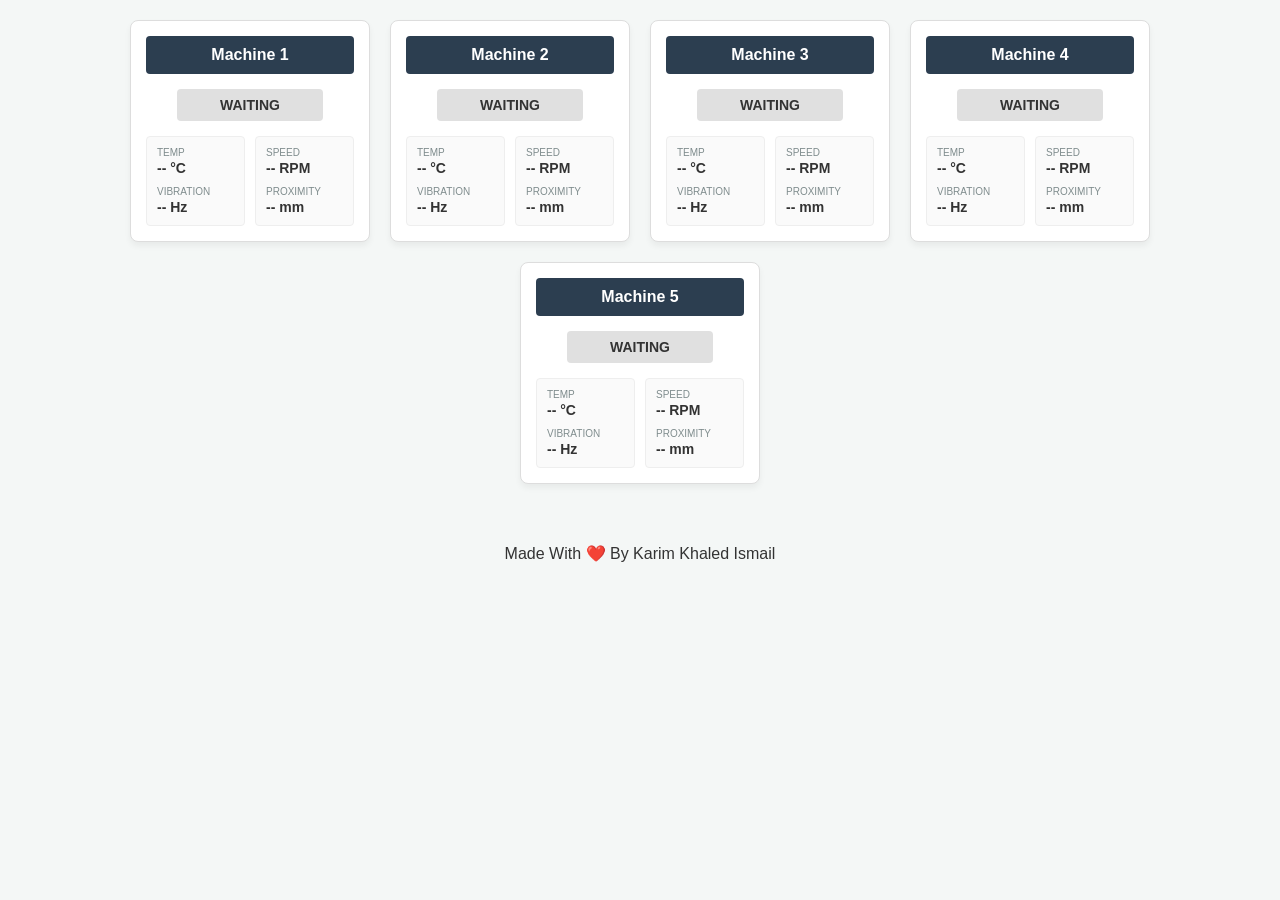
==== public/index.html @ 6b9ce4a2 "Configure Firebase Hosting" ====
<!DOCTYPE html>
<html lang="en">
<head>
    <meta charset="UTF-8">
    <meta name="viewport" content="width=device-width, initial-scale=1.0">
    <title>Industrial IoT Dashboard</title>
    <link rel="stylesheet" href="style.css">
</head>
<body>
    <div class="dashboard-container" id="dashboard">
    </div>

    <script src="miniproj.js"></script>

    <footer>
        <p>Made With ❤️ By 
            <a href="https://www.linkedin.com/in/karim-khaled-b17170329/" target="_blank">
                Karim Khaled Ismail
            </a>
        </p>
    </footer>
</body>
</html>
---- public/style.css ----
* {
    box-sizing: border-box;
    margin: 0;
    padding: 0;
}

body 
{
    font-family: 'Segoe UI', Tahoma, Geneva, Verdana, sans-serif;
    background-color: #f4f7f6;
    color: #333;
    padding: 20px;
    display: flex;
    flex-direction: column;
    align-items: center;   
}

.dashboard-container 
{
    display: flex;
    gap: 20px;
    flex-wrap: wrap;
    justify-content: center;
    width: 100%;
    max-width: 1400px;
}

.machine-card 
{
    background: #fff;
    border: 1px solid #ddd;
    border-radius: 8px;
    width: 240px;
    padding: 15px;
    display: flex;
    flex-direction: column;
    gap: 15px;
    box-shadow: 0 4px 6px rgba(0,0,0,0.05);
}

.m-header
{
    background: #2c3e50;
    color: #fff;
    text-align: center;
    padding: 10px;
    font-size: 16px;
    font-weight: bold;
    border-radius: 4px;
}

.m-status 
{
    text-align: center;
    padding: 8px;
    font-size: 14px;
    font-weight: bold;
    border-radius: 4px;
    width: 70%;
    margin: 0 auto;
    background: #e0e0e0;
}

.status-running 
{
    background: #27ae60;
    color: white;
}

.status-stopped 
{
    background: #e74c3c;
    color: white;
}

.m-data-container 
{
    display: flex;
    gap: 10px;
    flex: 1;
}

.m-col 
{
    flex: 1;
    border: 1px solid #eee;
    background: #fafafa;
    padding: 10px;
    border-radius: 4px;
    display: flex;
    flex-direction: column;
    gap: 10px;
}

.data-item 
{
    font-size: 12px;
    display: flex;
    flex-direction: column;
}

.data-label 
{
    color: #7f8c8d;
    font-size: 10px;
    text-transform: uppercase;
    margin-bottom: 2px;
}

.data-value 
{
    font-weight: bold;
    font-size: 14px;
}

footer {
    width: 100%;
    text-align: center;
    padding: 20px 0;
    margin-top: 40px;
}

footer p a 
{
    color: inherit;
    text-decoration: none;
    transition: 0.3s ease;
}

footer p a:hover
{
    color: #ff4757;
    text-decoration: underline;
}
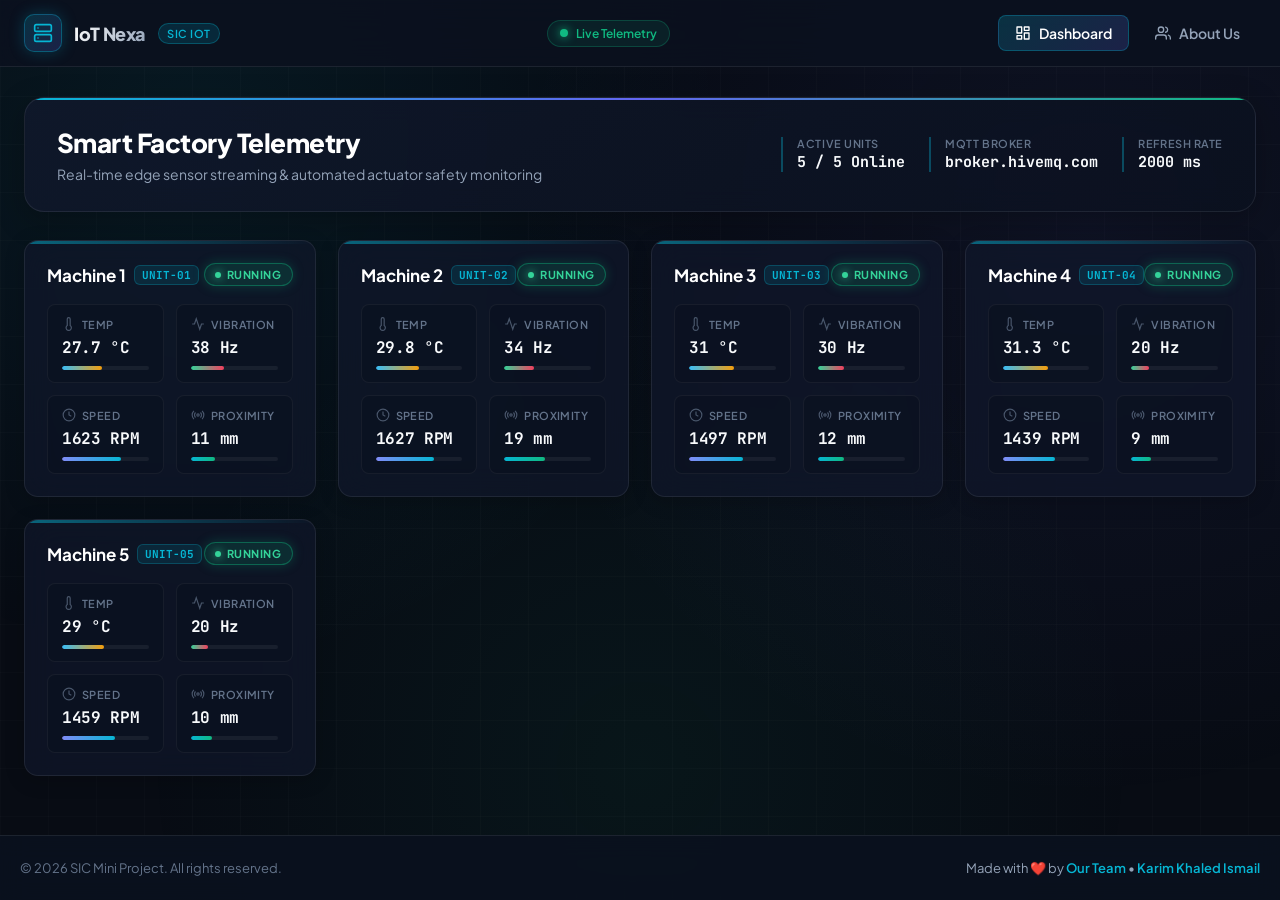
==== commit 40e0118c: "Enhance UI with modern industrial theme and add About Us page with LinkedIn links without roles" ====
--- a/public/index.html
+++ b/public/index.html
@@ -3,21 +3,102 @@
 <head>
     <meta charset="UTF-8">
     <meta name="viewport" content="width=device-width, initial-scale=1.0">
-    <title>Industrial IoT Dashboard</title>
+    <title>Industrial IoT Dashboard | Smart Factory</title>
     <link rel="stylesheet" href="style.css">
 </head>
 <body>
-    <div class="dashboard-container" id="dashboard">
-    </div>
+    <!-- Navigation Bar -->
+    <nav class="navbar">
+        <div class="nav-container">
+            <a href="index.html" class="nav-brand">
+                <div class="brand-icon">
+                    <svg width="20" height="20" viewBox="0 0 24 24" fill="none" stroke="currentColor" stroke-width="2" stroke-linecap="round" stroke-linejoin="round">
+                        <rect x="2" y="2" width="20" height="8" rx="2" ry="2"></rect>
+                        <rect x="2" y="14" width="20" height="8" rx="2" ry="2"></rect>
+                        <line x1="6" y1="6" x2="6.01" y2="6"></line>
+                        <line x1="6" y1="18" x2="6.01" y2="18"></line>
+                    </svg>
+                </div>
+                <div>
+                    <div class="brand-name">IoT Nexa</div>
+                </div>
+                <span class="brand-tag">SIC IoT</span>
+            </a>
+
+            <div class="nav-status">
+                <span class="status-dot"></span>
+                <span id="telemetry-status">Live Telemetry</span>
+            </div>
+
+            <ul class="nav-menu">
+                <li><a href="index.html" class="nav-link active">
+                    <svg width="16" height="16" viewBox="0 0 24 24" fill="none" stroke="currentColor" stroke-width="2" stroke-linecap="round" stroke-linejoin="round">
+                        <rect x="3" y="3" width="7" height="9"></rect>
+                        <rect x="14" y="3" width="7" height="5"></rect>
+                        <rect x="14" y="12" width="7" height="9"></rect>
+                        <rect x="3" y="16" width="7" height="5"></rect>
+                    </svg>
+                    Dashboard
+                </a></li>
+                <li><a href="about.html" class="nav-link">
+                    <svg width="16" height="16" viewBox="0 0 24 24" fill="none" stroke="currentColor" stroke-width="2" stroke-linecap="round" stroke-linejoin="round">
+                        <path d="M17 21v-2a4 4 0 0 0-4-4H5a4 4 0 0 0-4 4v2"></path>
+                        <circle cx="9" cy="7" r="4"></circle>
+                        <path d="M23 21v-2a4 4 0 0 0-3-3.87"></path>
+                        <path d="M16 3.13a4 4 0 0 1 0 7.75"></path>
+                    </svg>
+                    About Us
+                </a></li>
+            </ul>
+        </div>
+    </nav>
+
+    <!-- Main Content -->
+    <main class="main-wrapper">
+        <!-- Hero Header with Live Stats -->
+        <section class="hero-header">
+            <div class="hero-title-group">
+                <h1>Smart Factory Telemetry</h1>
+                <p>Real-time edge sensor streaming & automated actuator safety monitoring</p>
+            </div>
+            <div class="hero-stats">
+                <div class="stat-item">
+                    <span class="stat-label">Active Units</span>
+                    <span class="stat-value" id="stat-active-units">5 / 5 Online</span>
+                </div>
+                <div class="stat-item">
+                    <span class="stat-label">MQTT Broker</span>
+                    <span class="stat-value">broker.hivemq.com</span>
+                </div>
+                <div class="stat-item">
+                    <span class="stat-label">Refresh Rate</span>
+                    <span class="stat-value">2000 ms</span>
+                </div>
+            </div>
+        </section>
+
+        <!-- Machine Cards Container -->
+        <section class="dashboard-container" id="dashboard">
+            <!-- Dynamically populated by miniproj.js -->
+        </section>
+    </main>
+
+    <!-- Footer -->
+    <footer>
+        <div class="footer-content">
+            <div class="footer-text">
+                &copy; 2026 SIC Mini Project. All rights reserved.
+            </div>
+            <div class="footer-credits">
+                Made with ❤️ by 
+                <a href="about.html">Our Team</a> &bull;
+                <a href="https://www.linkedin.com/in/karim-khaled-b17170329/" target="_blank" rel="noopener noreferrer">
+                    Karim Khaled Ismail
+                </a>
+            </div>
+        </div>
+    </footer>
 
     <script src="miniproj.js"></script>
-
-    <footer>
-        <p>Made With ❤️ By 
-            <a href="https://www.linkedin.com/in/karim-khaled-b17170329/" target="_blank">
-                Karim Khaled Ismail
-            </a>
-        </p>
-    </footer>
 </body>
 </html>
--- a/public/style.css
+++ b/public/style.css
@@ -1,134 +1,732 @@
+@import url('https://fonts.googleapis.com/css2?family=JetBrains+Mono:wght@400;500;600;700&family=Plus+Jakarta+Sans:wght@400;500;600;700;800&display=swap');
+
+:root {
+    --bg-main: #080c14;
+    --bg-surface: #0e1526;
+    --bg-card: rgba(16, 24, 44, 0.7);
+    --bg-card-hover: rgba(22, 33, 60, 0.85);
+    --border-subtle: rgba(255, 255, 255, 0.08);
+    --border-accent: rgba(6, 182, 212, 0.35);
+    
+    --cyan: #06b6d4;
+    --cyan-glow: rgba(6, 182, 212, 0.25);
+    --emerald: #10b981;
+    --emerald-glow: rgba(16, 185, 129, 0.25);
+    --amber: #f59e0b;
+    --amber-glow: rgba(245, 158, 11, 0.25);
+    --rose: #f43f5e;
+    --rose-glow: rgba(244, 63, 94, 0.25);
+    --indigo: #6366f1;
+
+    --text-main: #f8fafc;
+    --text-muted: #94a3b8;
+    --text-dim: #64748b;
+
+    --font-ui: 'Plus Jakarta Sans', -apple-system, BlinkMacSystemFont, sans-serif;
+    --font-mono: 'JetBrains Mono', monospace;
+    --radius-sm: 8px;
+    --radius-md: 14px;
+    --radius-lg: 20px;
+}
+
 * {
     box-sizing: border-box;
     margin: 0;
     padding: 0;
 }
 
-body 
-{
-    font-family: 'Segoe UI', Tahoma, Geneva, Verdana, sans-serif;
-    background-color: #f4f7f6;
-    color: #333;
-    padding: 20px;
+body {
+    font-family: var(--font-ui);
+    background-color: var(--bg-main);
+    color: var(--text-main);
+    min-height: 100vh;
     display: flex;
     flex-direction: column;
-    align-items: center;   
-}
-
-.dashboard-container 
-{
-    display: flex;
+    overflow-x: hidden;
+    position: relative;
+}
+
+/* Subtle futuristic background glow grid */
+body::before {
+    content: '';
+    position: fixed;
+    top: 0;
+    left: 0;
+    width: 100vw;
+    height: 100vh;
+    background: 
+        radial-gradient(circle at 15% 15%, rgba(6, 182, 212, 0.08) 0%, transparent 40%),
+        radial-gradient(circle at 85% 25%, rgba(99, 102, 241, 0.08) 0%, transparent 45%),
+        radial-gradient(circle at 50% 85%, rgba(16, 185, 129, 0.06) 0%, transparent 50%),
+        linear-gradient(to right, rgba(255, 255, 255, 0.015) 1px, transparent 1px),
+        linear-gradient(to bottom, rgba(255, 255, 255, 0.015) 1px, transparent 1px);
+    background-size: 100% 100%, 100% 100%, 100% 100%, 48px 48px, 48px 48px;
+    pointer-events: none;
+    z-index: -1;
+}
+
+/* Navigation Bar */
+.navbar {
+    width: 100%;
+    background: rgba(11, 17, 31, 0.85);
+    backdrop-filter: blur(16px);
+    -webkit-backdrop-filter: blur(16px);
+    border-bottom: 1px solid var(--border-subtle);
+    position: sticky;
+    top: 0;
+    z-index: 100;
+}
+
+.nav-container {
+    max-width: 1350px;
+    margin: 0 auto;
+    padding: 14px 24px;
+    display: flex;
+    align-items: center;
+    justify-content: space-between;
+}
+
+.nav-brand {
+    display: flex;
+    align-items: center;
+    gap: 12px;
+    text-decoration: none;
+    color: var(--text-main);
+}
+
+.brand-icon {
+    width: 38px;
+    height: 38px;
+    background: linear-gradient(135deg, rgba(6, 182, 212, 0.2), rgba(99, 102, 241, 0.2));
+    border: 1px solid var(--border-accent);
+    border-radius: 10px;
+    display: flex;
+    align-items: center;
+    justify-content: center;
+    color: var(--cyan);
+    box-shadow: 0 0 15px var(--cyan-glow);
+}
+
+.brand-name {
+    font-size: 18px;
+    font-weight: 800;
+    letter-spacing: -0.02em;
+    background: linear-gradient(120deg, #ffffff, #94a3b8);
+    -webkit-background-clip: text;
+    -webkit-text-fill-color: transparent;
+}
+
+.brand-tag {
+    font-size: 11px;
+    font-weight: 600;
+    background: rgba(6, 182, 212, 0.15);
+    color: var(--cyan);
+    padding: 3px 8px;
+    border-radius: 20px;
+    border: 1px solid rgba(6, 182, 212, 0.3);
+    text-transform: uppercase;
+    letter-spacing: 0.05em;
+}
+
+.nav-menu {
+    display: flex;
+    align-items: center;
+    gap: 10px;
+    list-style: none;
+}
+
+.nav-link {
+    text-decoration: none;
+    color: var(--text-muted);
+    font-size: 14px;
+    font-weight: 600;
+    padding: 8px 16px;
+    border-radius: var(--radius-sm);
+    transition: all 0.2s ease;
+    display: flex;
+    align-items: center;
+    gap: 8px;
+}
+
+.nav-link:hover {
+    color: var(--text-main);
+    background: rgba(255, 255, 255, 0.05);
+}
+
+.nav-link.active {
+    color: #ffffff;
+    background: linear-gradient(135deg, rgba(6, 182, 212, 0.2), rgba(99, 102, 241, 0.2));
+    border: 1px solid rgba(6, 182, 212, 0.3);
+}
+
+/* System Live Status Beacon in Nav */
+.nav-status {
+    display: flex;
+    align-items: center;
+    gap: 8px;
+    font-size: 12px;
+    font-weight: 600;
+    color: var(--emerald);
+    background: rgba(16, 185, 129, 0.1);
+    border: 1px solid rgba(16, 185, 129, 0.25);
+    padding: 5px 12px;
+    border-radius: 20px;
+}
+
+.status-dot {
+    width: 8px;
+    height: 8px;
+    background: var(--emerald);
+    border-radius: 50%;
+    box-shadow: 0 0 10px var(--emerald);
+    animation: pulseGlow 2s infinite ease-in-out;
+}
+
+@keyframes pulseGlow {
+    0%, 100% { transform: scale(1); opacity: 1; }
+    50% { transform: scale(1.3); opacity: 0.6; }
+}
+
+/* Main Content Wrapper */
+.main-wrapper {
+    flex: 1;
+    max-width: 1350px;
+    width: 100%;
+    margin: 0 auto;
+    padding: 30px 24px;
+    display: flex;
+    flex-direction: column;
+    gap: 28px;
+}
+
+/* Hero / Header Summary Banner */
+.hero-header {
+    background: linear-gradient(145deg, rgba(16, 24, 44, 0.85), rgba(11, 17, 31, 0.85));
+    border: 1px solid var(--border-subtle);
+    border-radius: var(--radius-lg);
+    padding: 28px 32px;
+    backdrop-filter: blur(12px);
+    display: flex;
+    justify-content: space-between;
+    align-items: center;
+    flex-wrap: wrap;
     gap: 20px;
+    box-shadow: 0 8px 30px rgba(0, 0, 0, 0.25);
+    position: relative;
+    overflow: hidden;
+}
+
+.hero-header::before {
+    content: '';
+    position: absolute;
+    top: 0;
+    left: 0;
+    right: 0;
+    height: 2px;
+    background: linear-gradient(90deg, var(--cyan), var(--indigo), var(--emerald));
+}
+
+.hero-title-group h1 {
+    font-size: 26px;
+    font-weight: 800;
+    letter-spacing: -0.02em;
+    color: #ffffff;
+    margin-bottom: 6px;
+}
+
+.hero-title-group p {
+    font-size: 14px;
+    color: var(--text-muted);
+}
+
+.hero-stats {
+    display: flex;
+    gap: 24px;
     flex-wrap: wrap;
+}
+
+.stat-item {
+    display: flex;
+    flex-direction: column;
+    gap: 2px;
+    border-left: 2px solid var(--border-accent);
+    padding-left: 14px;
+}
+
+.stat-label {
+    font-size: 11px;
+    text-transform: uppercase;
+    letter-spacing: 0.05em;
+    color: var(--text-dim);
+    font-weight: 600;
+}
+
+.stat-value {
+    font-family: var(--font-mono);
+    font-size: 15px;
+    font-weight: 700;
+    color: var(--text-main);
+}
+
+/* Dashboard Container */
+.dashboard-container {
+    display: grid;
+    grid-template-columns: repeat(auto-fit, minmax(280px, 1fr));
+    gap: 22px;
+    width: 100%;
+}
+
+/* Machine Card */
+.machine-card {
+    background: var(--bg-card);
+    border: 1px solid var(--border-subtle);
+    border-radius: var(--radius-md);
+    padding: 22px;
+    display: flex;
+    flex-direction: column;
+    gap: 18px;
+    backdrop-filter: blur(16px);
+    -webkit-backdrop-filter: blur(16px);
+    transition: all 0.3s cubic-bezier(0.16, 1, 0.3, 1);
+    box-shadow: 0 4px 20px rgba(0, 0, 0, 0.2);
+    position: relative;
+    overflow: hidden;
+}
+
+.machine-card::after {
+    content: '';
+    position: absolute;
+    top: 0;
+    left: 0;
+    right: 0;
+    height: 3px;
+    background: linear-gradient(90deg, var(--cyan), transparent);
+    opacity: 0.5;
+    transition: opacity 0.3s ease;
+}
+
+.machine-card:hover {
+    transform: translateY(-4px);
+    background: var(--bg-card-hover);
+    border-color: rgba(6, 182, 212, 0.3);
+    box-shadow: 0 12px 30px rgba(0, 0, 0, 0.35), 0 0 20px var(--cyan-glow);
+}
+
+.machine-card:hover::after {
+    opacity: 1;
+}
+
+/* Machine Card Header & Status */
+.card-top {
+    display: flex;
+    justify-content: space-between;
+    align-items: center;
+}
+
+.m-header {
+    font-size: 17px;
+    font-weight: 700;
+    color: #ffffff;
+    display: flex;
+    align-items: center;
+    gap: 8px;
+}
+
+.m-header-badge {
+    font-family: var(--font-mono);
+    font-size: 11px;
+    color: var(--cyan);
+    background: rgba(6, 182, 212, 0.12);
+    border: 1px solid rgba(6, 182, 212, 0.25);
+    padding: 2px 7px;
+    border-radius: 6px;
+}
+
+.m-status {
+    font-size: 11px;
+    font-weight: 700;
+    text-transform: uppercase;
+    letter-spacing: 0.05em;
+    padding: 4px 10px;
+    border-radius: 20px;
+    display: flex;
+    align-items: center;
+    gap: 6px;
+    background: rgba(148, 163, 184, 0.12);
+    color: var(--text-muted);
+    border: 1px solid rgba(255, 255, 255, 0.08);
+    transition: all 0.3s ease;
+}
+
+.status-running {
+    background: rgba(16, 185, 129, 0.15);
+    color: #34d399;
+    border-color: rgba(16, 185, 129, 0.4);
+    box-shadow: 0 0 12px var(--emerald-glow);
+}
+
+.status-running::before {
+    content: '';
+    width: 6px;
+    height: 6px;
+    border-radius: 50%;
+    background: #34d399;
+    box-shadow: 0 0 8px #34d399;
+    animation: pulseGlow 1.5s infinite ease-in-out;
+}
+
+.status-stopped {
+    background: rgba(244, 63, 94, 0.15);
+    color: #fb7185;
+    border-color: rgba(244, 63, 94, 0.4);
+    box-shadow: 0 0 12px var(--rose-glow);
+}
+
+.status-stopped::before {
+    content: '';
+    width: 6px;
+    height: 6px;
+    border-radius: 50%;
+    background: #fb7185;
+}
+
+/* Machine Telemetry Grid */
+.m-data-container {
+    display: grid;
+    grid-template-columns: 1fr 1fr;
+    gap: 12px;
+}
+
+.data-item {
+    background: rgba(11, 17, 31, 0.6);
+    border: 1px solid rgba(255, 255, 255, 0.05);
+    padding: 12px 14px;
+    border-radius: var(--radius-sm);
+    display: flex;
+    flex-direction: column;
+    gap: 6px;
+    transition: border-color 0.2s ease;
+}
+
+.data-item:hover {
+    border-color: rgba(255, 255, 255, 0.12);
+}
+
+.data-header {
+    display: flex;
+    align-items: center;
+    justify-content: space-between;
+}
+
+.data-label {
+    color: var(--text-dim);
+    font-size: 11px;
+    font-weight: 600;
+    text-transform: uppercase;
+    letter-spacing: 0.04em;
+    display: flex;
+    align-items: center;
+    gap: 6px;
+}
+
+.data-icon {
+    width: 14px;
+    height: 14px;
+    opacity: 0.7;
+}
+
+.data-value {
+    font-family: var(--font-mono);
+    font-weight: 700;
+    font-size: 16px;
+    color: var(--text-main);
+    letter-spacing: -0.02em;
+}
+
+/* Micro Meter Bar inside each metric */
+.meter-bar {
+    width: 100%;
+    height: 4px;
+    background: rgba(255, 255, 255, 0.06);
+    border-radius: 2px;
+    overflow: hidden;
+    margin-top: 2px;
+}
+
+.meter-fill {
+    height: 100%;
+    width: 0%;
+    background: var(--cyan);
+    border-radius: 2px;
+    transition: width 0.5s cubic-bezier(0.16, 1, 0.3, 1);
+}
+
+.meter-temp { background: linear-gradient(90deg, #38bdf8, #f59e0b); }
+.meter-vib  { background: linear-gradient(90deg, #34d399, #f43f5e); }
+.meter-speed { background: linear-gradient(90deg, #818cf8, #06b6d4); }
+.meter-prox  { background: linear-gradient(90deg, #06b6d4, #10b981); }
+
+/* About Us Page Specific Styles */
+.about-hero {
+    text-align: center;
+    padding: 40px 20px;
+    max-width: 800px;
+    margin: 0 auto;
+}
+
+.about-badge {
+    display: inline-flex;
+    align-items: center;
+    gap: 8px;
+    font-size: 12px;
+    font-weight: 700;
+    color: var(--cyan);
+    background: rgba(6, 182, 212, 0.1);
+    border: 1px solid rgba(6, 182, 212, 0.3);
+    padding: 6px 14px;
+    border-radius: 30px;
+    margin-bottom: 16px;
+    text-transform: uppercase;
+    letter-spacing: 0.06em;
+}
+
+.about-hero h1 {
+    font-size: 38px;
+    font-weight: 800;
+    letter-spacing: -0.03em;
+    line-height: 1.2;
+    margin-bottom: 14px;
+    background: linear-gradient(135deg, #ffffff 40%, #94a3b8 100%);
+    -webkit-background-clip: text;
+    -webkit-text-fill-color: transparent;
+}
+
+.about-hero p {
+    font-size: 16px;
+    color: var(--text-muted);
+    line-height: 1.6;
+}
+
+/* Team Grid (Strictly NO ROLES, just Names & LinkedIn links) */
+.team-grid {
+    display: grid;
+    grid-template-columns: repeat(auto-fit, minmax(260px, 1fr));
+    gap: 24px;
+    width: 100%;
+    margin-top: 10px;
+}
+
+.team-card {
+    background: var(--bg-card);
+    border: 1px solid var(--border-subtle);
+    border-radius: var(--radius-md);
+    padding: 30px 24px;
+    display: flex;
+    flex-direction: column;
+    align-items: center;
+    text-align: center;
+    gap: 20px;
+    backdrop-filter: blur(16px);
+    transition: all 0.3s cubic-bezier(0.16, 1, 0.3, 1);
+    box-shadow: 0 6px 24px rgba(0, 0, 0, 0.25);
+    position: relative;
+    overflow: hidden;
+}
+
+.team-card::before {
+    content: '';
+    position: absolute;
+    top: 0;
+    left: 0;
+    right: 0;
+    height: 3px;
+    background: linear-gradient(90deg, var(--indigo), var(--cyan));
+    opacity: 0;
+    transition: opacity 0.3s ease;
+}
+
+.team-card:hover {
+    transform: translateY(-6px);
+    background: var(--bg-card-hover);
+    border-color: rgba(6, 182, 212, 0.35);
+    box-shadow: 0 16px 36px rgba(0, 0, 0, 0.4), 0 0 25px var(--cyan-glow);
+}
+
+.team-card:hover::before {
+    opacity: 1;
+}
+
+/* Avatar container with glowing aura */
+.team-avatar {
+    width: 84px;
+    height: 84px;
+    border-radius: 50%;
+    background: linear-gradient(135deg, rgba(6, 182, 212, 0.15), rgba(99, 102, 241, 0.25));
+    border: 2px solid rgba(6, 182, 212, 0.3);
+    display: flex;
+    align-items: center;
     justify-content: center;
+    font-size: 26px;
+    font-weight: 800;
+    color: #ffffff;
+    box-shadow: 0 0 25px rgba(6, 182, 212, 0.15);
+    transition: all 0.3s ease;
+}
+
+.team-card:hover .team-avatar {
+    transform: scale(1.06);
+    border-color: var(--cyan);
+    box-shadow: 0 0 30px var(--cyan-glow);
+}
+
+.team-name {
+    font-size: 19px;
+    font-weight: 700;
+    color: #ffffff;
+    letter-spacing: -0.01em;
+}
+
+/* Premium LinkedIn Button */
+.linkedin-btn {
+    display: inline-flex;
+    align-items: center;
+    justify-content: center;
+    gap: 10px;
     width: 100%;
-    max-width: 1400px;
-}
-
-.machine-card 
-{
-    background: #fff;
-    border: 1px solid #ddd;
+    padding: 12px 20px;
+    background: rgba(10, 102, 194, 0.12);
+    color: #38bdf8;
+    border: 1px solid rgba(10, 102, 194, 0.35);
+    border-radius: var(--radius-sm);
+    text-decoration: none;
+    font-size: 14px;
+    font-weight: 700;
+    letter-spacing: 0.01em;
+    transition: all 0.25s cubic-bezier(0.16, 1, 0.3, 1);
+    box-shadow: 0 4px 14px rgba(10, 102, 194, 0.1);
+}
+
+.linkedin-btn svg {
+    width: 18px;
+    height: 18px;
+    fill: currentColor;
+    transition: transform 0.2s ease;
+}
+
+.linkedin-btn:hover {
+    background: #0a66c2;
+    color: #ffffff;
+    border-color: #0a66c2;
+    transform: translateY(-2px);
+    box-shadow: 0 8px 24px rgba(10, 102, 194, 0.4);
+}
+
+.linkedin-btn:hover svg {
+    transform: scale(1.1);
+}
+
+/* Project Tech Overview Section on About page */
+.about-tech-section {
+    background: var(--bg-card);
+    border: 1px solid var(--border-subtle);
+    border-radius: var(--radius-md);
+    padding: 28px;
+    margin-top: 20px;
+    backdrop-filter: blur(16px);
+}
+
+.tech-section-title {
+    font-size: 18px;
+    font-weight: 700;
+    margin-bottom: 16px;
+    color: #ffffff;
+    display: flex;
+    align-items: center;
+    gap: 10px;
+}
+
+.tech-badges-grid {
+    display: flex;
+    flex-wrap: wrap;
+    gap: 12px;
+}
+
+.tech-badge {
+    display: flex;
+    align-items: center;
+    gap: 8px;
+    background: rgba(255, 255, 255, 0.04);
+    border: 1px solid var(--border-subtle);
+    padding: 8px 16px;
     border-radius: 8px;
-    width: 240px;
-    padding: 15px;
-    display: flex;
-    flex-direction: column;
-    gap: 15px;
-    box-shadow: 0 4px 6px rgba(0,0,0,0.05);
-}
-
-.m-header
-{
-    background: #2c3e50;
-    color: #fff;
-    text-align: center;
-    padding: 10px;
-    font-size: 16px;
-    font-weight: bold;
-    border-radius: 4px;
-}
-
-.m-status 
-{
-    text-align: center;
-    padding: 8px;
-    font-size: 14px;
-    font-weight: bold;
-    border-radius: 4px;
-    width: 70%;
-    margin: 0 auto;
-    background: #e0e0e0;
-}
-
-.status-running 
-{
-    background: #27ae60;
-    color: white;
-}
-
-.status-stopped 
-{
-    background: #e74c3c;
-    color: white;
-}
-
-.m-data-container 
-{
-    display: flex;
-    gap: 10px;
-    flex: 1;
-}
-
-.m-col 
-{
-    flex: 1;
-    border: 1px solid #eee;
-    background: #fafafa;
-    padding: 10px;
-    border-radius: 4px;
-    display: flex;
-    flex-direction: column;
-    gap: 10px;
-}
-
-.data-item 
-{
-    font-size: 12px;
-    display: flex;
-    flex-direction: column;
-}
-
-.data-label 
-{
-    color: #7f8c8d;
-    font-size: 10px;
-    text-transform: uppercase;
-    margin-bottom: 2px;
-}
-
-.data-value 
-{
-    font-weight: bold;
-    font-size: 14px;
-}
-
+    font-size: 13px;
+    font-weight: 600;
+    color: var(--text-muted);
+}
+
+.tech-badge span {
+    color: var(--cyan);
+    font-family: var(--font-mono);
+}
+
+/* Footer */
 footer {
     width: 100%;
-    text-align: center;
-    padding: 20px 0;
-    margin-top: 40px;
-}
-
-footer p a 
-{
-    color: inherit;
+    margin-top: auto;
+    border-top: 1px solid var(--border-subtle);
+    background: rgba(11, 17, 31, 0.9);
+    backdrop-filter: blur(12px);
+    padding: 24px 20px;
+}
+
+.footer-content {
+    max-width: 1350px;
+    margin: 0 auto;
+    display: flex;
+    justify-content: space-between;
+    align-items: center;
+    flex-wrap: wrap;
+    gap: 16px;
+}
+
+.footer-text {
+    font-size: 13px;
+    color: var(--text-dim);
+}
+
+.footer-credits {
+    font-size: 13px;
+    color: var(--text-muted);
+}
+
+.footer-credits a {
+    color: var(--cyan);
     text-decoration: none;
-    transition: 0.3s ease;
-}
-
-footer p a:hover
-{
-    color: #ff4757;
+    font-weight: 600;
+    transition: color 0.2s ease;
+}
+
+.footer-credits a:hover {
+    color: #ffffff;
     text-decoration: underline;
+}
+
+/* Responsive adjustments */
+@media (max-width: 768px) {
+    .nav-container {
+        padding: 12px 16px;
+    }
+    .hero-header {
+        padding: 20px;
+    }
+    .hero-title-group h1 {
+        font-size: 22px;
+    }
+    .dashboard-container {
+        grid-template-columns: 1fr;
+    }
+    .footer-content {
+        flex-direction: column;
+        text-align: center;
+    }
 }
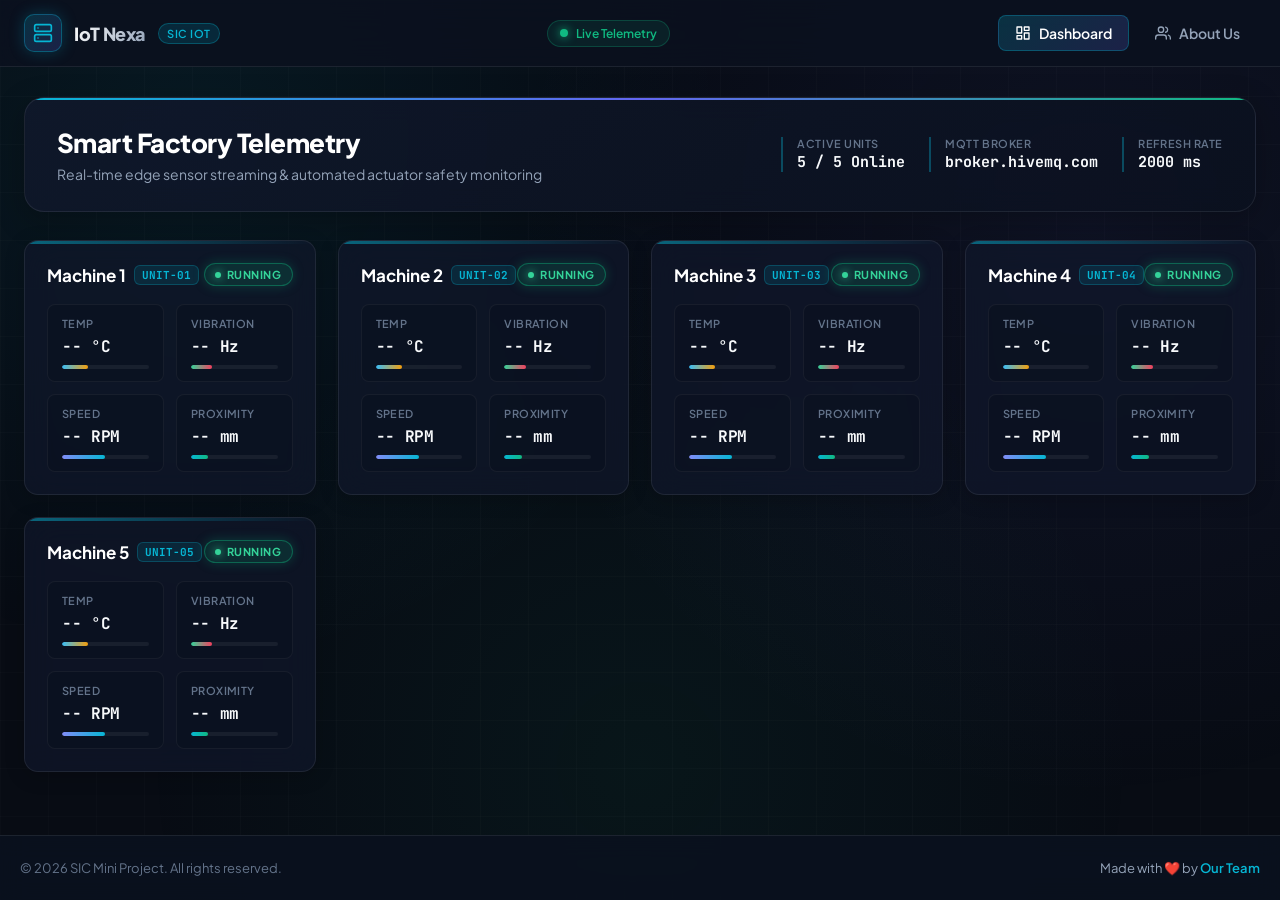
==== commit f64c11bb: "Update footer credits by removing individual link" ====
--- a/public/index.html
+++ b/public/index.html
@@ -91,14 +91,10 @@
             </div>
             <div class="footer-credits">
                 Made with ❤️ by 
-                <a href="about.html">Our Team</a> &bull;
-                <a href="https://www.linkedin.com/in/karim-khaled-b17170329/" target="_blank" rel="noopener noreferrer">
-                    Karim Khaled Ismail
-                </a>
+                <a href="about.html">Our Team</a>
             </div>
         </div>
     </footer>
-
     <script src="miniproj.js"></script>
 </body>
-</html>+</html>
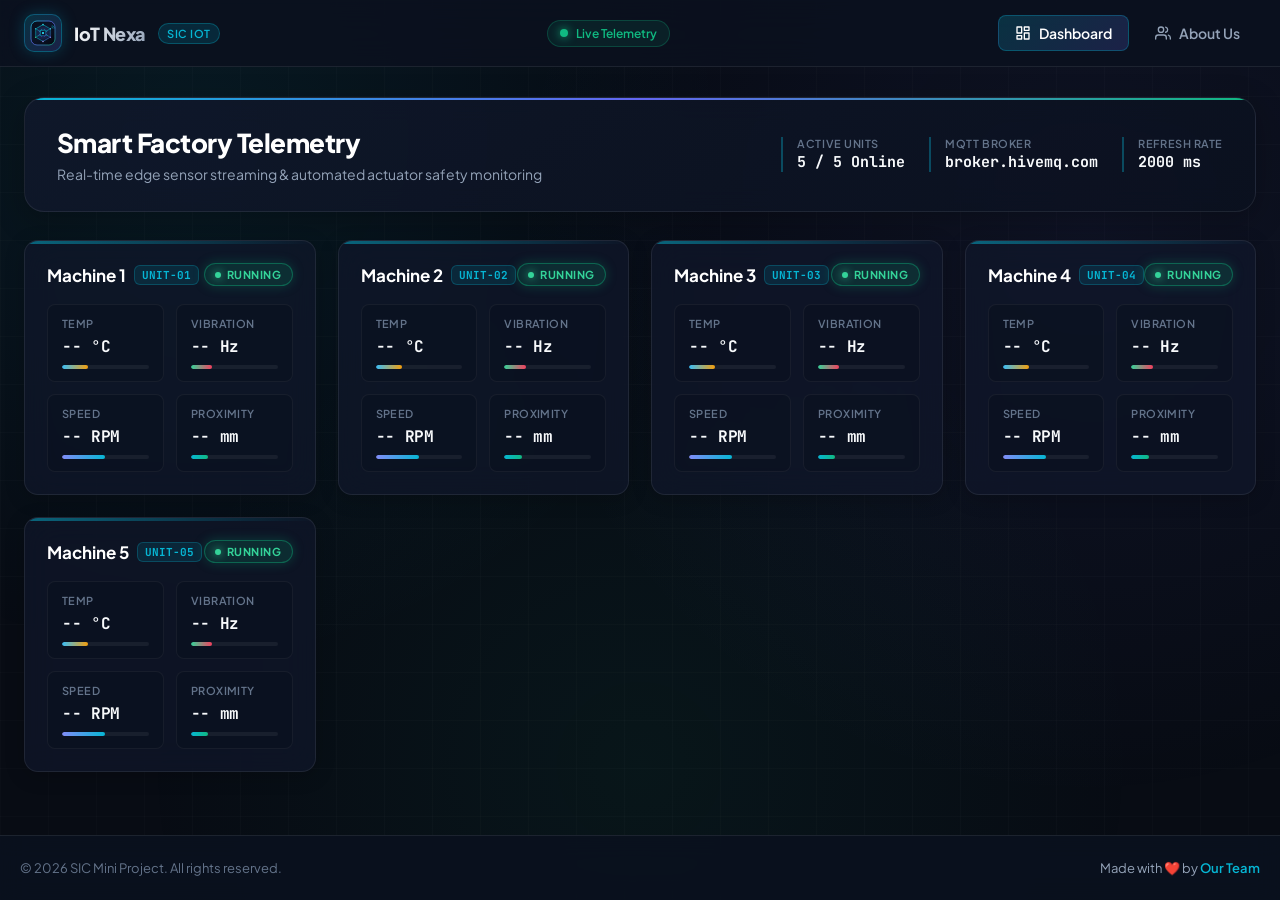
==== commit 54f4648e: "add logo" ====
--- a/public/index.html
+++ b/public/index.html
@@ -4,6 +4,14 @@
     <meta charset="UTF-8">
     <meta name="viewport" content="width=device-width, initial-scale=1.0">
     <title>Industrial IoT Dashboard | Smart Factory</title>
+    
+    <!-- Browser Tab Favicons -->
+    <link rel="icon" type="image/svg+xml" href="favicon.svg">
+    <link rel="icon" type="image/png" sizes="32x32" href="favicon-32x32.png">
+    <link rel="icon" type="image/png" sizes="64x64" href="favicon.png">
+    <link rel="apple-touch-icon" sizes="180x180" href="apple-touch-icon.png">
+    <link rel="shortcut icon" href="favicon.ico">
+    
     <link rel="stylesheet" href="style.css">
 </head>
 <body>
@@ -12,12 +20,7 @@
         <div class="nav-container">
             <a href="index.html" class="nav-brand">
                 <div class="brand-icon">
-                    <svg width="20" height="20" viewBox="0 0 24 24" fill="none" stroke="currentColor" stroke-width="2" stroke-linecap="round" stroke-linejoin="round">
-                        <rect x="2" y="2" width="20" height="8" rx="2" ry="2"></rect>
-                        <rect x="2" y="14" width="20" height="8" rx="2" ry="2"></rect>
-                        <line x1="6" y1="6" x2="6.01" y2="6"></line>
-                        <line x1="6" y1="18" x2="6.01" y2="18"></line>
-                    </svg>
+                    <img src="favicon.svg" alt="IoT Nexa" width="26" height="26" style="display:block; border-radius: 6px;">
                 </div>
                 <div>
                     <div class="brand-name">IoT Nexa</div>
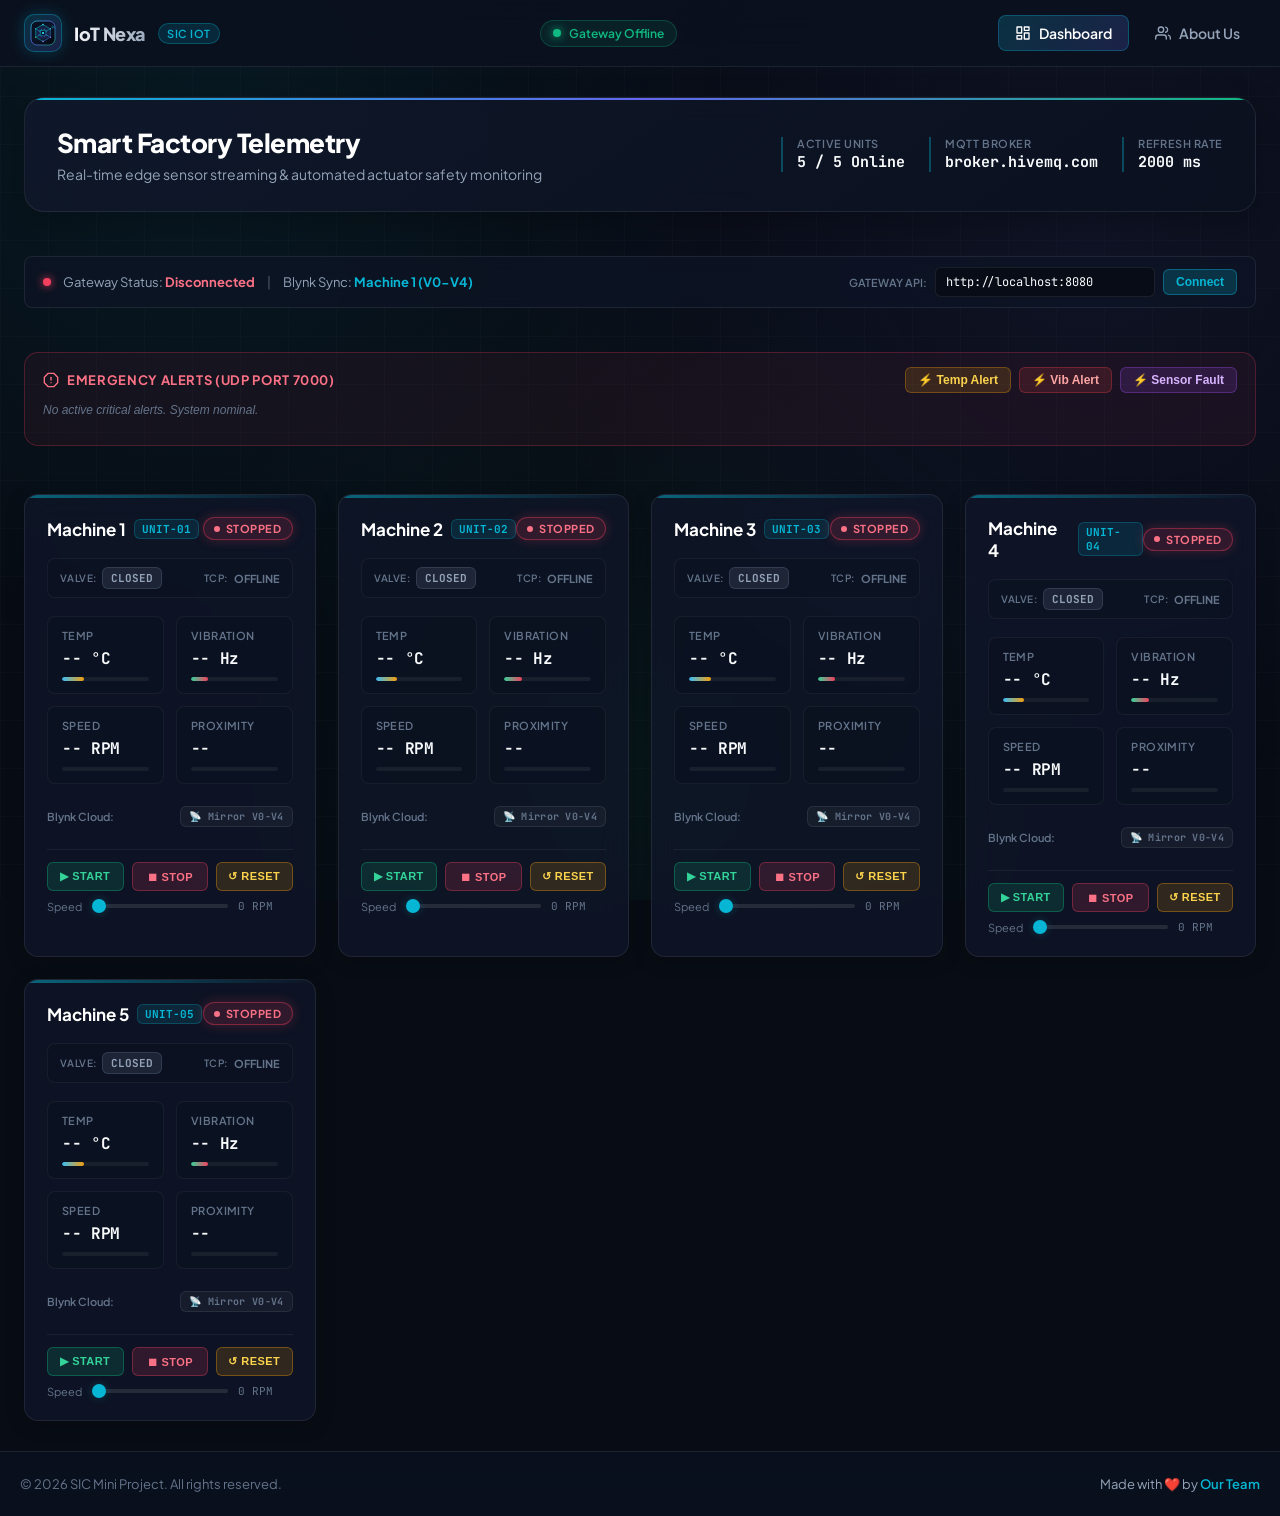
==== commit 083c157a: "feat: implement multi-machine IoT simulation, CORS REST API, and Blynk IoT V0-V4 integration" ====
--- a/public/index.html
+++ b/public/index.html
@@ -80,6 +80,43 @@
             </div>
         </section>
 
+        <!-- Gateway Configuration & Live Status Toolbar -->
+        <div class="gateway-toolbar">
+            <div class="gateway-info">
+                <span class="status-dot" id="gw-status-dot" style="background:#10b981; box-shadow: 0 0 8px #10b981;"></span>
+                <span>Gateway Status: <strong id="gw-status-text" style="color:#f8fafc;">Connecting...</strong></span>
+                <span style="opacity: 0.5;">|</span>
+                <span>Blynk Sync: <strong id="blynk-sync-label" style="color:var(--cyan);">Machine 1 (V0-V4)</strong></span>
+            </div>
+            <div class="gateway-input-group">
+                <span style="font-size: 11px; color: var(--text-dim); text-transform: uppercase; font-weight: 600;">Gateway API:</span>
+                <input type="text" id="gw-url-input" class="gateway-input" value="http://localhost:8080" placeholder="http://localhost:8080" />
+                <button class="btn-sm btn-primary" id="gw-url-save-btn">Connect</button>
+            </div>
+        </div>
+
+        <!-- UDP Emergency Alerts Section -->
+        <section class="alerts-section" id="alerts-section">
+            <div class="alerts-header">
+                <div class="alerts-title">
+                    <svg width="16" height="16" viewBox="0 0 24 24" fill="none" stroke="currentColor" stroke-width="2" stroke-linecap="round" stroke-linejoin="round">
+                        <polygon points="7.86 2 16.14 2 22 7.86 22 16.14 16.14 22 7.86 22 2 16.14 2 7.86 7.86 2"></polygon>
+                        <line x1="12" y1="8" x2="12" y2="12"></line>
+                        <line x1="12" y1="16" x2="12.01" y2="16"></line>
+                    </svg>
+                    <span>Emergency Alerts (UDP Port 7000)</span>
+                </div>
+                <div style="display: flex; gap: 8px;">
+                    <button class="btn-sm" style="background: rgba(245, 158, 11, 0.15); color: #fcd34d; border-color: rgba(245, 158, 11, 0.3);" onclick="simulateFault(1, 'TEMP_HIGH')">⚡ Temp Alert</button>
+                    <button class="btn-sm" style="background: rgba(239, 68, 68, 0.15); color: #fca5a5; border-color: rgba(239, 68, 68, 0.3);" onclick="simulateFault(2, 'VIB_HIGH')">⚡ Vib Alert</button>
+                    <button class="btn-sm" style="background: rgba(168, 85, 247, 0.15); color: #d8b4fe; border-color: rgba(168, 85, 247, 0.3);" onclick="simulateFault(3, 'SENSOR_FAULT')">⚡ Sensor Fault</button>
+                </div>
+            </div>
+            <div class="alerts-feed" id="alerts-feed">
+                <span style="font-size: 12px; color: var(--text-dim); font-style: italic;">No active critical alerts. System nominal.</span>
+            </div>
+        </section>
+
         <!-- Machine Cards Container -->
         <section class="dashboard-container" id="dashboard">
             <!-- Dynamically populated by miniproj.js -->
--- a/public/style.css
+++ b/public/style.css
@@ -1,732 +1,1053 @@
-@import url('https://fonts.googleapis.com/css2?family=JetBrains+Mono:wght@400;500;600;700&family=Plus+Jakarta+Sans:wght@400;500;600;700;800&display=swap');
-
-:root {
-    --bg-main: #080c14;
-    --bg-surface: #0e1526;
-    --bg-card: rgba(16, 24, 44, 0.7);
-    --bg-card-hover: rgba(22, 33, 60, 0.85);
-    --border-subtle: rgba(255, 255, 255, 0.08);
-    --border-accent: rgba(6, 182, 212, 0.35);
-    
-    --cyan: #06b6d4;
-    --cyan-glow: rgba(6, 182, 212, 0.25);
-    --emerald: #10b981;
-    --emerald-glow: rgba(16, 185, 129, 0.25);
-    --amber: #f59e0b;
-    --amber-glow: rgba(245, 158, 11, 0.25);
-    --rose: #f43f5e;
-    --rose-glow: rgba(244, 63, 94, 0.25);
-    --indigo: #6366f1;
-
-    --text-main: #f8fafc;
-    --text-muted: #94a3b8;
-    --text-dim: #64748b;
-
-    --font-ui: 'Plus Jakarta Sans', -apple-system, BlinkMacSystemFont, sans-serif;
-    --font-mono: 'JetBrains Mono', monospace;
-    --radius-sm: 8px;
-    --radius-md: 14px;
-    --radius-lg: 20px;
-}
-
-* {
-    box-sizing: border-box;
-    margin: 0;
-    padding: 0;
-}
-
-body {
-    font-family: var(--font-ui);
-    background-color: var(--bg-main);
-    color: var(--text-main);
-    min-height: 100vh;
-    display: flex;
-    flex-direction: column;
-    overflow-x: hidden;
-    position: relative;
-}
-
-/* Subtle futuristic background glow grid */
-body::before {
-    content: '';
-    position: fixed;
-    top: 0;
-    left: 0;
-    width: 100vw;
-    height: 100vh;
-    background: 
-        radial-gradient(circle at 15% 15%, rgba(6, 182, 212, 0.08) 0%, transparent 40%),
-        radial-gradient(circle at 85% 25%, rgba(99, 102, 241, 0.08) 0%, transparent 45%),
-        radial-gradient(circle at 50% 85%, rgba(16, 185, 129, 0.06) 0%, transparent 50%),
-        linear-gradient(to right, rgba(255, 255, 255, 0.015) 1px, transparent 1px),
-        linear-gradient(to bottom, rgba(255, 255, 255, 0.015) 1px, transparent 1px);
-    background-size: 100% 100%, 100% 100%, 100% 100%, 48px 48px, 48px 48px;
-    pointer-events: none;
-    z-index: -1;
-}
-
-/* Navigation Bar */
-.navbar {
-    width: 100%;
-    background: rgba(11, 17, 31, 0.85);
-    backdrop-filter: blur(16px);
-    -webkit-backdrop-filter: blur(16px);
-    border-bottom: 1px solid var(--border-subtle);
-    position: sticky;
-    top: 0;
-    z-index: 100;
-}
-
-.nav-container {
-    max-width: 1350px;
-    margin: 0 auto;
-    padding: 14px 24px;
-    display: flex;
-    align-items: center;
-    justify-content: space-between;
-}
-
-.nav-brand {
-    display: flex;
-    align-items: center;
-    gap: 12px;
-    text-decoration: none;
-    color: var(--text-main);
-}
-
-.brand-icon {
-    width: 38px;
-    height: 38px;
-    background: linear-gradient(135deg, rgba(6, 182, 212, 0.2), rgba(99, 102, 241, 0.2));
-    border: 1px solid var(--border-accent);
-    border-radius: 10px;
-    display: flex;
-    align-items: center;
-    justify-content: center;
-    color: var(--cyan);
-    box-shadow: 0 0 15px var(--cyan-glow);
-}
-
-.brand-name {
-    font-size: 18px;
-    font-weight: 800;
-    letter-spacing: -0.02em;
-    background: linear-gradient(120deg, #ffffff, #94a3b8);
-    -webkit-background-clip: text;
-    -webkit-text-fill-color: transparent;
-}
-
-.brand-tag {
-    font-size: 11px;
-    font-weight: 600;
-    background: rgba(6, 182, 212, 0.15);
-    color: var(--cyan);
-    padding: 3px 8px;
-    border-radius: 20px;
-    border: 1px solid rgba(6, 182, 212, 0.3);
-    text-transform: uppercase;
-    letter-spacing: 0.05em;
-}
-
-.nav-menu {
-    display: flex;
-    align-items: center;
-    gap: 10px;
-    list-style: none;
-}
-
-.nav-link {
-    text-decoration: none;
-    color: var(--text-muted);
-    font-size: 14px;
-    font-weight: 600;
-    padding: 8px 16px;
-    border-radius: var(--radius-sm);
-    transition: all 0.2s ease;
-    display: flex;
-    align-items: center;
-    gap: 8px;
-}
-
-.nav-link:hover {
-    color: var(--text-main);
-    background: rgba(255, 255, 255, 0.05);
-}
-
-.nav-link.active {
-    color: #ffffff;
-    background: linear-gradient(135deg, rgba(6, 182, 212, 0.2), rgba(99, 102, 241, 0.2));
-    border: 1px solid rgba(6, 182, 212, 0.3);
-}
-
-/* System Live Status Beacon in Nav */
-.nav-status {
-    display: flex;
-    align-items: center;
-    gap: 8px;
-    font-size: 12px;
-    font-weight: 600;
-    color: var(--emerald);
-    background: rgba(16, 185, 129, 0.1);
-    border: 1px solid rgba(16, 185, 129, 0.25);
-    padding: 5px 12px;
-    border-radius: 20px;
-}
-
-.status-dot {
-    width: 8px;
-    height: 8px;
-    background: var(--emerald);
-    border-radius: 50%;
-    box-shadow: 0 0 10px var(--emerald);
-    animation: pulseGlow 2s infinite ease-in-out;
-}
-
-@keyframes pulseGlow {
-    0%, 100% { transform: scale(1); opacity: 1; }
-    50% { transform: scale(1.3); opacity: 0.6; }
-}
-
-/* Main Content Wrapper */
-.main-wrapper {
-    flex: 1;
-    max-width: 1350px;
-    width: 100%;
-    margin: 0 auto;
-    padding: 30px 24px;
-    display: flex;
-    flex-direction: column;
-    gap: 28px;
-}
-
-/* Hero / Header Summary Banner */
-.hero-header {
-    background: linear-gradient(145deg, rgba(16, 24, 44, 0.85), rgba(11, 17, 31, 0.85));
-    border: 1px solid var(--border-subtle);
-    border-radius: var(--radius-lg);
-    padding: 28px 32px;
-    backdrop-filter: blur(12px);
-    display: flex;
-    justify-content: space-between;
-    align-items: center;
-    flex-wrap: wrap;
-    gap: 20px;
-    box-shadow: 0 8px 30px rgba(0, 0, 0, 0.25);
-    position: relative;
-    overflow: hidden;
-}
-
-.hero-header::before {
-    content: '';
-    position: absolute;
-    top: 0;
-    left: 0;
-    right: 0;
-    height: 2px;
-    background: linear-gradient(90deg, var(--cyan), var(--indigo), var(--emerald));
-}
-
-.hero-title-group h1 {
-    font-size: 26px;
-    font-weight: 800;
-    letter-spacing: -0.02em;
-    color: #ffffff;
-    margin-bottom: 6px;
-}
-
-.hero-title-group p {
-    font-size: 14px;
-    color: var(--text-muted);
-}
-
-.hero-stats {
-    display: flex;
-    gap: 24px;
-    flex-wrap: wrap;
-}
-
-.stat-item {
-    display: flex;
-    flex-direction: column;
-    gap: 2px;
-    border-left: 2px solid var(--border-accent);
-    padding-left: 14px;
-}
-
-.stat-label {
-    font-size: 11px;
-    text-transform: uppercase;
-    letter-spacing: 0.05em;
-    color: var(--text-dim);
-    font-weight: 600;
-}
-
-.stat-value {
-    font-family: var(--font-mono);
-    font-size: 15px;
-    font-weight: 700;
-    color: var(--text-main);
-}
-
-/* Dashboard Container */
-.dashboard-container {
-    display: grid;
-    grid-template-columns: repeat(auto-fit, minmax(280px, 1fr));
-    gap: 22px;
-    width: 100%;
-}
-
-/* Machine Card */
-.machine-card {
-    background: var(--bg-card);
-    border: 1px solid var(--border-subtle);
-    border-radius: var(--radius-md);
-    padding: 22px;
-    display: flex;
-    flex-direction: column;
-    gap: 18px;
-    backdrop-filter: blur(16px);
-    -webkit-backdrop-filter: blur(16px);
-    transition: all 0.3s cubic-bezier(0.16, 1, 0.3, 1);
-    box-shadow: 0 4px 20px rgba(0, 0, 0, 0.2);
-    position: relative;
-    overflow: hidden;
-}
-
-.machine-card::after {
-    content: '';
-    position: absolute;
-    top: 0;
-    left: 0;
-    right: 0;
-    height: 3px;
-    background: linear-gradient(90deg, var(--cyan), transparent);
-    opacity: 0.5;
-    transition: opacity 0.3s ease;
-}
-
-.machine-card:hover {
-    transform: translateY(-4px);
-    background: var(--bg-card-hover);
-    border-color: rgba(6, 182, 212, 0.3);
-    box-shadow: 0 12px 30px rgba(0, 0, 0, 0.35), 0 0 20px var(--cyan-glow);
-}
-
-.machine-card:hover::after {
-    opacity: 1;
-}
-
-/* Machine Card Header & Status */
-.card-top {
-    display: flex;
-    justify-content: space-between;
-    align-items: center;
-}
-
-.m-header {
-    font-size: 17px;
-    font-weight: 700;
-    color: #ffffff;
-    display: flex;
-    align-items: center;
-    gap: 8px;
-}
-
-.m-header-badge {
-    font-family: var(--font-mono);
-    font-size: 11px;
-    color: var(--cyan);
-    background: rgba(6, 182, 212, 0.12);
-    border: 1px solid rgba(6, 182, 212, 0.25);
-    padding: 2px 7px;
-    border-radius: 6px;
-}
-
-.m-status {
-    font-size: 11px;
-    font-weight: 700;
-    text-transform: uppercase;
-    letter-spacing: 0.05em;
-    padding: 4px 10px;
-    border-radius: 20px;
-    display: flex;
-    align-items: center;
-    gap: 6px;
-    background: rgba(148, 163, 184, 0.12);
-    color: var(--text-muted);
-    border: 1px solid rgba(255, 255, 255, 0.08);
-    transition: all 0.3s ease;
-}
-
-.status-running {
-    background: rgba(16, 185, 129, 0.15);
-    color: #34d399;
-    border-color: rgba(16, 185, 129, 0.4);
-    box-shadow: 0 0 12px var(--emerald-glow);
-}
-
-.status-running::before {
-    content: '';
-    width: 6px;
-    height: 6px;
-    border-radius: 50%;
-    background: #34d399;
-    box-shadow: 0 0 8px #34d399;
-    animation: pulseGlow 1.5s infinite ease-in-out;
-}
-
-.status-stopped {
-    background: rgba(244, 63, 94, 0.15);
-    color: #fb7185;
-    border-color: rgba(244, 63, 94, 0.4);
-    box-shadow: 0 0 12px var(--rose-glow);
-}
-
-.status-stopped::before {
-    content: '';
-    width: 6px;
-    height: 6px;
-    border-radius: 50%;
-    background: #fb7185;
-}
-
-/* Machine Telemetry Grid */
-.m-data-container {
-    display: grid;
-    grid-template-columns: 1fr 1fr;
-    gap: 12px;
-}
-
-.data-item {
-    background: rgba(11, 17, 31, 0.6);
-    border: 1px solid rgba(255, 255, 255, 0.05);
-    padding: 12px 14px;
-    border-radius: var(--radius-sm);
-    display: flex;
-    flex-direction: column;
-    gap: 6px;
-    transition: border-color 0.2s ease;
-}
-
-.data-item:hover {
-    border-color: rgba(255, 255, 255, 0.12);
-}
-
-.data-header {
-    display: flex;
-    align-items: center;
-    justify-content: space-between;
-}
-
-.data-label {
-    color: var(--text-dim);
-    font-size: 11px;
-    font-weight: 600;
-    text-transform: uppercase;
-    letter-spacing: 0.04em;
-    display: flex;
-    align-items: center;
-    gap: 6px;
-}
-
-.data-icon {
-    width: 14px;
-    height: 14px;
-    opacity: 0.7;
-}
-
-.data-value {
-    font-family: var(--font-mono);
-    font-weight: 700;
-    font-size: 16px;
-    color: var(--text-main);
-    letter-spacing: -0.02em;
-}
-
-/* Micro Meter Bar inside each metric */
-.meter-bar {
-    width: 100%;
-    height: 4px;
-    background: rgba(255, 255, 255, 0.06);
-    border-radius: 2px;
-    overflow: hidden;
-    margin-top: 2px;
-}
-
-.meter-fill {
-    height: 100%;
-    width: 0%;
-    background: var(--cyan);
-    border-radius: 2px;
-    transition: width 0.5s cubic-bezier(0.16, 1, 0.3, 1);
-}
-
-.meter-temp { background: linear-gradient(90deg, #38bdf8, #f59e0b); }
-.meter-vib  { background: linear-gradient(90deg, #34d399, #f43f5e); }
-.meter-speed { background: linear-gradient(90deg, #818cf8, #06b6d4); }
-.meter-prox  { background: linear-gradient(90deg, #06b6d4, #10b981); }
-
-/* About Us Page Specific Styles */
-.about-hero {
-    text-align: center;
-    padding: 40px 20px;
-    max-width: 800px;
-    margin: 0 auto;
-}
-
-.about-badge {
-    display: inline-flex;
-    align-items: center;
-    gap: 8px;
-    font-size: 12px;
-    font-weight: 700;
-    color: var(--cyan);
-    background: rgba(6, 182, 212, 0.1);
-    border: 1px solid rgba(6, 182, 212, 0.3);
-    padding: 6px 14px;
-    border-radius: 30px;
-    margin-bottom: 16px;
-    text-transform: uppercase;
-    letter-spacing: 0.06em;
-}
-
-.about-hero h1 {
-    font-size: 38px;
-    font-weight: 800;
-    letter-spacing: -0.03em;
-    line-height: 1.2;
-    margin-bottom: 14px;
-    background: linear-gradient(135deg, #ffffff 40%, #94a3b8 100%);
-    -webkit-background-clip: text;
-    -webkit-text-fill-color: transparent;
-}
-
-.about-hero p {
-    font-size: 16px;
-    color: var(--text-muted);
-    line-height: 1.6;
-}
-
-/* Team Grid (Strictly NO ROLES, just Names & LinkedIn links) */
-.team-grid {
-    display: grid;
-    grid-template-columns: repeat(auto-fit, minmax(260px, 1fr));
-    gap: 24px;
-    width: 100%;
-    margin-top: 10px;
-}
-
-.team-card {
-    background: var(--bg-card);
-    border: 1px solid var(--border-subtle);
-    border-radius: var(--radius-md);
-    padding: 30px 24px;
-    display: flex;
-    flex-direction: column;
-    align-items: center;
-    text-align: center;
-    gap: 20px;
-    backdrop-filter: blur(16px);
-    transition: all 0.3s cubic-bezier(0.16, 1, 0.3, 1);
-    box-shadow: 0 6px 24px rgba(0, 0, 0, 0.25);
-    position: relative;
-    overflow: hidden;
-}
-
-.team-card::before {
-    content: '';
-    position: absolute;
-    top: 0;
-    left: 0;
-    right: 0;
-    height: 3px;
-    background: linear-gradient(90deg, var(--indigo), var(--cyan));
-    opacity: 0;
-    transition: opacity 0.3s ease;
-}
-
-.team-card:hover {
-    transform: translateY(-6px);
-    background: var(--bg-card-hover);
-    border-color: rgba(6, 182, 212, 0.35);
-    box-shadow: 0 16px 36px rgba(0, 0, 0, 0.4), 0 0 25px var(--cyan-glow);
-}
-
-.team-card:hover::before {
-    opacity: 1;
-}
-
-/* Avatar container with glowing aura */
-.team-avatar {
-    width: 84px;
-    height: 84px;
-    border-radius: 50%;
-    background: linear-gradient(135deg, rgba(6, 182, 212, 0.15), rgba(99, 102, 241, 0.25));
-    border: 2px solid rgba(6, 182, 212, 0.3);
-    display: flex;
-    align-items: center;
-    justify-content: center;
-    font-size: 26px;
-    font-weight: 800;
-    color: #ffffff;
-    box-shadow: 0 0 25px rgba(6, 182, 212, 0.15);
-    transition: all 0.3s ease;
-}
-
-.team-card:hover .team-avatar {
-    transform: scale(1.06);
-    border-color: var(--cyan);
-    box-shadow: 0 0 30px var(--cyan-glow);
-}
-
-.team-name {
-    font-size: 19px;
-    font-weight: 700;
-    color: #ffffff;
-    letter-spacing: -0.01em;
-}
-
-/* Premium LinkedIn Button */
-.linkedin-btn {
-    display: inline-flex;
-    align-items: center;
-    justify-content: center;
-    gap: 10px;
-    width: 100%;
-    padding: 12px 20px;
-    background: rgba(10, 102, 194, 0.12);
-    color: #38bdf8;
-    border: 1px solid rgba(10, 102, 194, 0.35);
-    border-radius: var(--radius-sm);
-    text-decoration: none;
-    font-size: 14px;
-    font-weight: 700;
-    letter-spacing: 0.01em;
-    transition: all 0.25s cubic-bezier(0.16, 1, 0.3, 1);
-    box-shadow: 0 4px 14px rgba(10, 102, 194, 0.1);
-}
-
-.linkedin-btn svg {
-    width: 18px;
-    height: 18px;
-    fill: currentColor;
-    transition: transform 0.2s ease;
-}
-
-.linkedin-btn:hover {
-    background: #0a66c2;
-    color: #ffffff;
-    border-color: #0a66c2;
-    transform: translateY(-2px);
-    box-shadow: 0 8px 24px rgba(10, 102, 194, 0.4);
-}
-
-.linkedin-btn:hover svg {
-    transform: scale(1.1);
-}
-
-/* Project Tech Overview Section on About page */
-.about-tech-section {
-    background: var(--bg-card);
-    border: 1px solid var(--border-subtle);
-    border-radius: var(--radius-md);
-    padding: 28px;
-    margin-top: 20px;
-    backdrop-filter: blur(16px);
-}
-
-.tech-section-title {
-    font-size: 18px;
-    font-weight: 700;
-    margin-bottom: 16px;
-    color: #ffffff;
-    display: flex;
-    align-items: center;
-    gap: 10px;
-}
-
-.tech-badges-grid {
-    display: flex;
-    flex-wrap: wrap;
-    gap: 12px;
-}
-
-.tech-badge {
-    display: flex;
-    align-items: center;
-    gap: 8px;
-    background: rgba(255, 255, 255, 0.04);
-    border: 1px solid var(--border-subtle);
-    padding: 8px 16px;
-    border-radius: 8px;
-    font-size: 13px;
-    font-weight: 600;
-    color: var(--text-muted);
-}
-
-.tech-badge span {
-    color: var(--cyan);
-    font-family: var(--font-mono);
-}
-
-/* Footer */
-footer {
-    width: 100%;
-    margin-top: auto;
-    border-top: 1px solid var(--border-subtle);
-    background: rgba(11, 17, 31, 0.9);
-    backdrop-filter: blur(12px);
-    padding: 24px 20px;
-}
-
-.footer-content {
-    max-width: 1350px;
-    margin: 0 auto;
-    display: flex;
-    justify-content: space-between;
-    align-items: center;
-    flex-wrap: wrap;
-    gap: 16px;
-}
-
-.footer-text {
-    font-size: 13px;
-    color: var(--text-dim);
-}
-
-.footer-credits {
-    font-size: 13px;
-    color: var(--text-muted);
-}
-
-.footer-credits a {
-    color: var(--cyan);
-    text-decoration: none;
-    font-weight: 600;
-    transition: color 0.2s ease;
-}
-
-.footer-credits a:hover {
-    color: #ffffff;
-    text-decoration: underline;
-}
-
-/* Responsive adjustments */
-@media (max-width: 768px) {
-    .nav-container {
-        padding: 12px 16px;
-    }
-    .hero-header {
-        padding: 20px;
-    }
-    .hero-title-group h1 {
-        font-size: 22px;
-    }
-    .dashboard-container {
-        grid-template-columns: 1fr;
-    }
-    .footer-content {
-        flex-direction: column;
-        text-align: center;
-    }
-}+@import url('https://fonts.googleapis.com/css2?family=JetBrains+Mono:wght@400;500;600;700&family=Plus+Jakarta+Sans:wght@400;500;600;700;800&display=swap');
+
+:root {
+    --bg-main: #080c14;
+    --bg-surface: #0e1526;
+    --bg-card: rgba(16, 24, 44, 0.7);
+    --bg-card-hover: rgba(22, 33, 60, 0.85);
+    --border-subtle: rgba(255, 255, 255, 0.08);
+    --border-accent: rgba(6, 182, 212, 0.35);
+    
+    --cyan: #06b6d4;
+    --cyan-glow: rgba(6, 182, 212, 0.25);
+    --emerald: #10b981;
+    --emerald-glow: rgba(16, 185, 129, 0.25);
+    --amber: #f59e0b;
+    --amber-glow: rgba(245, 158, 11, 0.25);
+    --rose: #f43f5e;
+    --rose-glow: rgba(244, 63, 94, 0.25);
+    --indigo: #6366f1;
+
+    --text-main: #f8fafc;
+    --text-muted: #94a3b8;
+    --text-dim: #64748b;
+
+    --font-ui: 'Plus Jakarta Sans', -apple-system, BlinkMacSystemFont, sans-serif;
+    --font-mono: 'JetBrains Mono', monospace;
+    --radius-sm: 8px;
+    --radius-md: 14px;
+    --radius-lg: 20px;
+}
+
+* {
+    box-sizing: border-box;
+    margin: 0;
+    padding: 0;
+}
+
+body {
+    font-family: var(--font-ui);
+    background-color: var(--bg-main);
+    color: var(--text-main);
+    min-height: 100vh;
+    display: flex;
+    flex-direction: column;
+    overflow-x: hidden;
+    position: relative;
+}
+
+/* Subtle futuristic background glow grid */
+body::before {
+    content: '';
+    position: fixed;
+    top: 0;
+    left: 0;
+    width: 100vw;
+    height: 100vh;
+    background: 
+        radial-gradient(circle at 15% 15%, rgba(6, 182, 212, 0.08) 0%, transparent 40%),
+        radial-gradient(circle at 85% 25%, rgba(99, 102, 241, 0.08) 0%, transparent 45%),
+        radial-gradient(circle at 50% 85%, rgba(16, 185, 129, 0.06) 0%, transparent 50%),
+        linear-gradient(to right, rgba(255, 255, 255, 0.015) 1px, transparent 1px),
+        linear-gradient(to bottom, rgba(255, 255, 255, 0.015) 1px, transparent 1px);
+    background-size: 100% 100%, 100% 100%, 100% 100%, 48px 48px, 48px 48px;
+    pointer-events: none;
+    z-index: -1;
+}
+
+/* Navigation Bar */
+.navbar {
+    width: 100%;
+    background: rgba(11, 17, 31, 0.85);
+    backdrop-filter: blur(16px);
+    -webkit-backdrop-filter: blur(16px);
+    border-bottom: 1px solid var(--border-subtle);
+    position: sticky;
+    top: 0;
+    z-index: 100;
+}
+
+.nav-container {
+    max-width: 1350px;
+    margin: 0 auto;
+    padding: 14px 24px;
+    display: flex;
+    align-items: center;
+    justify-content: space-between;
+}
+
+.nav-brand {
+    display: flex;
+    align-items: center;
+    gap: 12px;
+    text-decoration: none;
+    color: var(--text-main);
+}
+
+.brand-icon {
+    width: 38px;
+    height: 38px;
+    background: linear-gradient(135deg, rgba(6, 182, 212, 0.2), rgba(99, 102, 241, 0.2));
+    border: 1px solid var(--border-accent);
+    border-radius: 10px;
+    display: flex;
+    align-items: center;
+    justify-content: center;
+    color: var(--cyan);
+    box-shadow: 0 0 15px var(--cyan-glow);
+}
+
+.brand-name {
+    font-size: 18px;
+    font-weight: 800;
+    letter-spacing: -0.02em;
+    background: linear-gradient(120deg, #ffffff, #94a3b8);
+    -webkit-background-clip: text;
+    -webkit-text-fill-color: transparent;
+}
+
+.brand-tag {
+    font-size: 11px;
+    font-weight: 600;
+    background: rgba(6, 182, 212, 0.15);
+    color: var(--cyan);
+    padding: 3px 8px;
+    border-radius: 20px;
+    border: 1px solid rgba(6, 182, 212, 0.3);
+    text-transform: uppercase;
+    letter-spacing: 0.05em;
+}
+
+.nav-menu {
+    display: flex;
+    align-items: center;
+    gap: 10px;
+    list-style: none;
+}
+
+.nav-link {
+    text-decoration: none;
+    color: var(--text-muted);
+    font-size: 14px;
+    font-weight: 600;
+    padding: 8px 16px;
+    border-radius: var(--radius-sm);
+    transition: all 0.2s ease;
+    display: flex;
+    align-items: center;
+    gap: 8px;
+}
+
+.nav-link:hover {
+    color: var(--text-main);
+    background: rgba(255, 255, 255, 0.05);
+}
+
+.nav-link.active {
+    color: #ffffff;
+    background: linear-gradient(135deg, rgba(6, 182, 212, 0.2), rgba(99, 102, 241, 0.2));
+    border: 1px solid rgba(6, 182, 212, 0.3);
+}
+
+/* System Live Status Beacon in Nav */
+.nav-status {
+    display: flex;
+    align-items: center;
+    gap: 8px;
+    font-size: 12px;
+    font-weight: 600;
+    color: var(--emerald);
+    background: rgba(16, 185, 129, 0.1);
+    border: 1px solid rgba(16, 185, 129, 0.25);
+    padding: 5px 12px;
+    border-radius: 20px;
+}
+
+.status-dot {
+    width: 8px;
+    height: 8px;
+    background: var(--emerald);
+    border-radius: 50%;
+    box-shadow: 0 0 10px var(--emerald);
+    animation: pulseGlow 2s infinite ease-in-out;
+}
+
+@keyframes pulseGlow {
+    0%, 100% { transform: scale(1); opacity: 1; }
+    50% { transform: scale(1.3); opacity: 0.6; }
+}
+
+/* Main Content Wrapper */
+.main-wrapper {
+    flex: 1;
+    max-width: 1350px;
+    width: 100%;
+    margin: 0 auto;
+    padding: 30px 24px;
+    display: flex;
+    flex-direction: column;
+    gap: 28px;
+}
+
+/* Hero / Header Summary Banner */
+.hero-header {
+    background: linear-gradient(145deg, rgba(16, 24, 44, 0.85), rgba(11, 17, 31, 0.85));
+    border: 1px solid var(--border-subtle);
+    border-radius: var(--radius-lg);
+    padding: 28px 32px;
+    backdrop-filter: blur(12px);
+    display: flex;
+    justify-content: space-between;
+    align-items: center;
+    flex-wrap: wrap;
+    gap: 20px;
+    box-shadow: 0 8px 30px rgba(0, 0, 0, 0.25);
+    position: relative;
+    overflow: hidden;
+}
+
+.hero-header::before {
+    content: '';
+    position: absolute;
+    top: 0;
+    left: 0;
+    right: 0;
+    height: 2px;
+    background: linear-gradient(90deg, var(--cyan), var(--indigo), var(--emerald));
+}
+
+.hero-title-group h1 {
+    font-size: 26px;
+    font-weight: 800;
+    letter-spacing: -0.02em;
+    color: #ffffff;
+    margin-bottom: 6px;
+}
+
+.hero-title-group p {
+    font-size: 14px;
+    color: var(--text-muted);
+}
+
+.hero-stats {
+    display: flex;
+    gap: 24px;
+    flex-wrap: wrap;
+}
+
+.stat-item {
+    display: flex;
+    flex-direction: column;
+    gap: 2px;
+    border-left: 2px solid var(--border-accent);
+    padding-left: 14px;
+}
+
+.stat-label {
+    font-size: 11px;
+    text-transform: uppercase;
+    letter-spacing: 0.05em;
+    color: var(--text-dim);
+    font-weight: 600;
+}
+
+.stat-value {
+    font-family: var(--font-mono);
+    font-size: 15px;
+    font-weight: 700;
+    color: var(--text-main);
+}
+
+/* Dashboard Container */
+.dashboard-container {
+    display: grid;
+    grid-template-columns: repeat(auto-fit, minmax(280px, 1fr));
+    gap: 22px;
+    width: 100%;
+}
+
+/* Machine Card */
+.machine-card {
+    background: var(--bg-card);
+    border: 1px solid var(--border-subtle);
+    border-radius: var(--radius-md);
+    padding: 22px;
+    display: flex;
+    flex-direction: column;
+    gap: 18px;
+    backdrop-filter: blur(16px);
+    -webkit-backdrop-filter: blur(16px);
+    transition: all 0.3s cubic-bezier(0.16, 1, 0.3, 1);
+    box-shadow: 0 4px 20px rgba(0, 0, 0, 0.2);
+    position: relative;
+    overflow: hidden;
+}
+
+.machine-card::after {
+    content: '';
+    position: absolute;
+    top: 0;
+    left: 0;
+    right: 0;
+    height: 3px;
+    background: linear-gradient(90deg, var(--cyan), transparent);
+    opacity: 0.5;
+    transition: opacity 0.3s ease;
+}
+
+.machine-card:hover {
+    transform: translateY(-4px);
+    background: var(--bg-card-hover);
+    border-color: rgba(6, 182, 212, 0.3);
+    box-shadow: 0 12px 30px rgba(0, 0, 0, 0.35), 0 0 20px var(--cyan-glow);
+}
+
+.machine-card:hover::after {
+    opacity: 1;
+}
+
+/* Machine Card Header & Status */
+.card-top {
+    display: flex;
+    justify-content: space-between;
+    align-items: center;
+}
+
+.m-header {
+    font-size: 17px;
+    font-weight: 700;
+    color: #ffffff;
+    display: flex;
+    align-items: center;
+    gap: 8px;
+}
+
+.m-header-badge {
+    font-family: var(--font-mono);
+    font-size: 11px;
+    color: var(--cyan);
+    background: rgba(6, 182, 212, 0.12);
+    border: 1px solid rgba(6, 182, 212, 0.25);
+    padding: 2px 7px;
+    border-radius: 6px;
+}
+
+.m-status {
+    font-size: 11px;
+    font-weight: 700;
+    text-transform: uppercase;
+    letter-spacing: 0.05em;
+    padding: 4px 10px;
+    border-radius: 20px;
+    display: flex;
+    align-items: center;
+    gap: 6px;
+    background: rgba(148, 163, 184, 0.12);
+    color: var(--text-muted);
+    border: 1px solid rgba(255, 255, 255, 0.08);
+    transition: all 0.3s ease;
+}
+
+.status-running {
+    background: rgba(16, 185, 129, 0.15);
+    color: #34d399;
+    border-color: rgba(16, 185, 129, 0.4);
+    box-shadow: 0 0 12px var(--emerald-glow);
+}
+
+.status-running::before {
+    content: '';
+    width: 6px;
+    height: 6px;
+    border-radius: 50%;
+    background: #34d399;
+    box-shadow: 0 0 8px #34d399;
+    animation: pulseGlow 1.5s infinite ease-in-out;
+}
+
+.status-stopped {
+    background: rgba(244, 63, 94, 0.15);
+    color: #fb7185;
+    border-color: rgba(244, 63, 94, 0.4);
+    box-shadow: 0 0 12px var(--rose-glow);
+}
+
+.status-stopped::before {
+    content: '';
+    width: 6px;
+    height: 6px;
+    border-radius: 50%;
+    background: #fb7185;
+}
+
+/* Machine Telemetry Grid */
+.m-data-container {
+    display: grid;
+    grid-template-columns: 1fr 1fr;
+    gap: 12px;
+}
+
+.data-item {
+    background: rgba(11, 17, 31, 0.6);
+    border: 1px solid rgba(255, 255, 255, 0.05);
+    padding: 12px 14px;
+    border-radius: var(--radius-sm);
+    display: flex;
+    flex-direction: column;
+    gap: 6px;
+    transition: border-color 0.2s ease;
+}
+
+.data-item:hover {
+    border-color: rgba(255, 255, 255, 0.12);
+}
+
+.data-header {
+    display: flex;
+    align-items: center;
+    justify-content: space-between;
+}
+
+.data-label {
+    color: var(--text-dim);
+    font-size: 11px;
+    font-weight: 600;
+    text-transform: uppercase;
+    letter-spacing: 0.04em;
+    display: flex;
+    align-items: center;
+    gap: 6px;
+}
+
+.data-icon {
+    width: 14px;
+    height: 14px;
+    opacity: 0.7;
+}
+
+.data-value {
+    font-family: var(--font-mono);
+    font-weight: 700;
+    font-size: 16px;
+    color: var(--text-main);
+    letter-spacing: -0.02em;
+}
+
+/* Micro Meter Bar inside each metric */
+.meter-bar {
+    width: 100%;
+    height: 4px;
+    background: rgba(255, 255, 255, 0.06);
+    border-radius: 2px;
+    overflow: hidden;
+    margin-top: 2px;
+}
+
+.meter-fill {
+    height: 100%;
+    width: 0%;
+    background: var(--cyan);
+    border-radius: 2px;
+    transition: width 0.5s cubic-bezier(0.16, 1, 0.3, 1);
+}
+
+.meter-temp { background: linear-gradient(90deg, #38bdf8, #f59e0b); }
+.meter-vib  { background: linear-gradient(90deg, #34d399, #f43f5e); }
+.meter-speed { background: linear-gradient(90deg, #818cf8, #06b6d4); }
+.meter-prox  { background: linear-gradient(90deg, #06b6d4, #10b981); }
+
+/* About Us Page Specific Styles */
+.about-hero {
+    text-align: center;
+    padding: 40px 20px;
+    max-width: 800px;
+    margin: 0 auto;
+}
+
+.about-badge {
+    display: inline-flex;
+    align-items: center;
+    gap: 8px;
+    font-size: 12px;
+    font-weight: 700;
+    color: var(--cyan);
+    background: rgba(6, 182, 212, 0.1);
+    border: 1px solid rgba(6, 182, 212, 0.3);
+    padding: 6px 14px;
+    border-radius: 30px;
+    margin-bottom: 16px;
+    text-transform: uppercase;
+    letter-spacing: 0.06em;
+}
+
+.about-hero h1 {
+    font-size: 38px;
+    font-weight: 800;
+    letter-spacing: -0.03em;
+    line-height: 1.2;
+    margin-bottom: 14px;
+    background: linear-gradient(135deg, #ffffff 40%, #94a3b8 100%);
+    -webkit-background-clip: text;
+    -webkit-text-fill-color: transparent;
+}
+
+.about-hero p {
+    font-size: 16px;
+    color: var(--text-muted);
+    line-height: 1.6;
+}
+
+/* Team Grid (Strictly NO ROLES, just Names & LinkedIn links) */
+.team-grid {
+    display: grid;
+    grid-template-columns: repeat(auto-fit, minmax(260px, 1fr));
+    gap: 24px;
+    width: 100%;
+    margin-top: 10px;
+}
+
+.team-card {
+    background: var(--bg-card);
+    border: 1px solid var(--border-subtle);
+    border-radius: var(--radius-md);
+    padding: 30px 24px;
+    display: flex;
+    flex-direction: column;
+    align-items: center;
+    text-align: center;
+    gap: 20px;
+    backdrop-filter: blur(16px);
+    transition: all 0.3s cubic-bezier(0.16, 1, 0.3, 1);
+    box-shadow: 0 6px 24px rgba(0, 0, 0, 0.25);
+    position: relative;
+    overflow: hidden;
+}
+
+.team-card::before {
+    content: '';
+    position: absolute;
+    top: 0;
+    left: 0;
+    right: 0;
+    height: 3px;
+    background: linear-gradient(90deg, var(--indigo), var(--cyan));
+    opacity: 0;
+    transition: opacity 0.3s ease;
+}
+
+.team-card:hover {
+    transform: translateY(-6px);
+    background: var(--bg-card-hover);
+    border-color: rgba(6, 182, 212, 0.35);
+    box-shadow: 0 16px 36px rgba(0, 0, 0, 0.4), 0 0 25px var(--cyan-glow);
+}
+
+.team-card:hover::before {
+    opacity: 1;
+}
+
+/* Avatar container with glowing aura */
+.team-avatar {
+    width: 84px;
+    height: 84px;
+    border-radius: 50%;
+    background: linear-gradient(135deg, rgba(6, 182, 212, 0.15), rgba(99, 102, 241, 0.25));
+    border: 2px solid rgba(6, 182, 212, 0.3);
+    display: flex;
+    align-items: center;
+    justify-content: center;
+    font-size: 26px;
+    font-weight: 800;
+    color: #ffffff;
+    box-shadow: 0 0 25px rgba(6, 182, 212, 0.15);
+    transition: all 0.3s ease;
+}
+
+.team-card:hover .team-avatar {
+    transform: scale(1.06);
+    border-color: var(--cyan);
+    box-shadow: 0 0 30px var(--cyan-glow);
+}
+
+.team-name {
+    font-size: 19px;
+    font-weight: 700;
+    color: #ffffff;
+    letter-spacing: -0.01em;
+}
+
+/* Premium LinkedIn Button */
+.linkedin-btn {
+    display: inline-flex;
+    align-items: center;
+    justify-content: center;
+    gap: 10px;
+    width: 100%;
+    padding: 12px 20px;
+    background: rgba(10, 102, 194, 0.12);
+    color: #38bdf8;
+    border: 1px solid rgba(10, 102, 194, 0.35);
+    border-radius: var(--radius-sm);
+    text-decoration: none;
+    font-size: 14px;
+    font-weight: 700;
+    letter-spacing: 0.01em;
+    transition: all 0.25s cubic-bezier(0.16, 1, 0.3, 1);
+    box-shadow: 0 4px 14px rgba(10, 102, 194, 0.1);
+}
+
+.linkedin-btn svg {
+    width: 18px;
+    height: 18px;
+    fill: currentColor;
+    transition: transform 0.2s ease;
+}
+
+.linkedin-btn:hover {
+    background: #0a66c2;
+    color: #ffffff;
+    border-color: #0a66c2;
+    transform: translateY(-2px);
+    box-shadow: 0 8px 24px rgba(10, 102, 194, 0.4);
+}
+
+.linkedin-btn:hover svg {
+    transform: scale(1.1);
+}
+
+/* Project Tech Overview Section on About page */
+.about-tech-section {
+    background: var(--bg-card);
+    border: 1px solid var(--border-subtle);
+    border-radius: var(--radius-md);
+    padding: 28px;
+    margin-top: 20px;
+    backdrop-filter: blur(16px);
+}
+
+.tech-section-title {
+    font-size: 18px;
+    font-weight: 700;
+    margin-bottom: 16px;
+    color: #ffffff;
+    display: flex;
+    align-items: center;
+    gap: 10px;
+}
+
+.tech-badges-grid {
+    display: flex;
+    flex-wrap: wrap;
+    gap: 12px;
+}
+
+.tech-badge {
+    display: flex;
+    align-items: center;
+    gap: 8px;
+    background: rgba(255, 255, 255, 0.04);
+    border: 1px solid var(--border-subtle);
+    padding: 8px 16px;
+    border-radius: 8px;
+    font-size: 13px;
+    font-weight: 600;
+    color: var(--text-muted);
+}
+
+.tech-badge span {
+    color: var(--cyan);
+    font-family: var(--font-mono);
+}
+
+/* Footer */
+footer {
+    width: 100%;
+    margin-top: auto;
+    border-top: 1px solid var(--border-subtle);
+    background: rgba(11, 17, 31, 0.9);
+    backdrop-filter: blur(12px);
+    padding: 24px 20px;
+}
+
+.footer-content {
+    max-width: 1350px;
+    margin: 0 auto;
+    display: flex;
+    justify-content: space-between;
+    align-items: center;
+    flex-wrap: wrap;
+    gap: 16px;
+}
+
+.footer-text {
+    font-size: 13px;
+    color: var(--text-dim);
+}
+
+.footer-credits {
+    font-size: 13px;
+    color: var(--text-muted);
+}
+
+.footer-credits a {
+    color: var(--cyan);
+    text-decoration: none;
+    font-weight: 600;
+    transition: color 0.2s ease;
+}
+
+.footer-credits a:hover {
+    color: #ffffff;
+    text-decoration: underline;
+}
+
+/* Responsive adjustments */
+@media (max-width: 768px) {
+    .nav-container {
+        padding: 12px 16px;
+    }
+    .hero-header {
+        padding: 20px;
+    }
+    .hero-title-group h1 {
+        font-size: 22px;
+    }
+    .dashboard-container {
+        grid-template-columns: 1fr;
+    }
+    .footer-content {
+        flex-direction: column;
+        text-align: center;
+    }
+}
+
+/* ==========================================================================
+   Interactive Machine Controls, Valve, Alerts & Blynk Integration Styles
+   ========================================================================== */
+
+/* Gateway Host & Status Bar */
+.gateway-toolbar {
+    display: flex;
+    justify-content: space-between;
+    align-items: center;
+    background: rgba(14, 21, 38, 0.7);
+    border: 1px solid var(--border-subtle);
+    border-radius: var(--radius-sm);
+    padding: 10px 18px;
+    margin: 16px 0;
+    gap: 16px;
+    flex-wrap: wrap;
+    backdrop-filter: blur(10px);
+}
+
+.gateway-info {
+    display: flex;
+    align-items: center;
+    gap: 12px;
+    font-size: 13px;
+    color: var(--text-muted);
+}
+
+.gateway-input-group {
+    display: flex;
+    align-items: center;
+    gap: 8px;
+}
+
+.gateway-input {
+    background: rgba(8, 12, 20, 0.8);
+    border: 1px solid var(--border-subtle);
+    border-radius: 6px;
+    color: var(--text-main);
+    font-family: var(--font-mono);
+    font-size: 12px;
+    padding: 6px 10px;
+    width: 220px;
+}
+
+.gateway-input:focus {
+    border-color: var(--cyan);
+    outline: none;
+}
+
+.btn-sm {
+    padding: 5px 12px;
+    font-size: 12px;
+    font-weight: 600;
+    border-radius: 6px;
+    border: 1px solid transparent;
+    cursor: pointer;
+    transition: all 0.2s ease;
+}
+
+.btn-primary {
+    background: rgba(6, 182, 212, 0.2);
+    color: var(--cyan);
+    border-color: rgba(6, 182, 212, 0.4);
+}
+
+.btn-primary:hover {
+    background: rgba(6, 182, 212, 0.35);
+    box-shadow: 0 0 10px var(--cyan-glow);
+}
+
+/* UDP Emergency Alerts Center */
+.alerts-section {
+    background: rgba(244, 63, 94, 0.06);
+    border: 1px solid rgba(244, 63, 94, 0.25);
+    border-radius: var(--radius-md);
+    padding: 14px 18px;
+    margin-bottom: 20px;
+    display: flex;
+    flex-direction: column;
+    gap: 10px;
+}
+
+.alerts-header {
+    display: flex;
+    justify-content: space-between;
+    align-items: center;
+}
+
+.alerts-title {
+    font-size: 13px;
+    font-weight: 700;
+    text-transform: uppercase;
+    letter-spacing: 0.05em;
+    color: #fb7185;
+    display: flex;
+    align-items: center;
+    gap: 8px;
+}
+
+.alerts-feed {
+    display: flex;
+    flex-wrap: wrap;
+    gap: 8px;
+    min-height: 28px;
+}
+
+.alert-chip {
+    display: inline-flex;
+    align-items: center;
+    gap: 6px;
+    font-size: 11px;
+    font-family: var(--font-mono);
+    font-weight: 600;
+    padding: 4px 10px;
+    border-radius: 6px;
+    background: rgba(244, 63, 94, 0.2);
+    color: #fda4af;
+    border: 1px solid rgba(244, 63, 94, 0.4);
+    animation: fadeIn 0.3s ease;
+}
+
+.alert-chip.chip-temp {
+    background: rgba(245, 158, 11, 0.2);
+    color: #fcd34d;
+    border-color: rgba(245, 158, 11, 0.4);
+}
+
+.alert-chip.chip-vib {
+    background: rgba(239, 68, 68, 0.2);
+    color: #fca5a5;
+    border-color: rgba(239, 68, 68, 0.4);
+}
+
+.alert-chip.chip-sensor {
+    background: rgba(168, 85, 247, 0.2);
+    color: #d8b4fe;
+    border-color: rgba(168, 85, 247, 0.4);
+}
+
+/* Machine Card Actuators & Valve */
+.m-actuators-bar {
+    display: flex;
+    justify-content: space-between;
+    align-items: center;
+    background: rgba(11, 17, 31, 0.5);
+    border: 1px solid rgba(255, 255, 255, 0.05);
+    border-radius: var(--radius-sm);
+    padding: 8px 12px;
+    font-size: 12px;
+}
+
+.actuator-label {
+    color: var(--text-dim);
+    font-weight: 600;
+    text-transform: uppercase;
+    font-size: 10px;
+    letter-spacing: 0.04em;
+}
+
+.valve-badge {
+    display: inline-flex;
+    align-items: center;
+    gap: 6px;
+    padding: 3px 8px;
+    border-radius: 6px;
+    font-size: 11px;
+    font-weight: 700;
+    font-family: var(--font-mono);
+    text-transform: uppercase;
+}
+
+.valve-open {
+    background: rgba(16, 185, 129, 0.15);
+    color: #34d399;
+    border: 1px solid rgba(16, 185, 129, 0.35);
+}
+
+.valve-closed {
+    background: rgba(100, 116, 139, 0.2);
+    color: #94a3b8;
+    border: 1px solid rgba(100, 116, 139, 0.3);
+}
+
+/* Blynk Mirroring Badge & Selector */
+.blynk-selector-row {
+    display: flex;
+    justify-content: space-between;
+    align-items: center;
+    padding: 4px 0;
+}
+
+.blynk-badge {
+    display: inline-flex;
+    align-items: center;
+    gap: 6px;
+    padding: 3px 8px;
+    border-radius: 6px;
+    font-size: 10px;
+    font-weight: 700;
+    font-family: var(--font-mono);
+    letter-spacing: 0.03em;
+    cursor: pointer;
+    transition: all 0.2s ease;
+}
+
+.blynk-active {
+    background: rgba(16, 185, 129, 0.2);
+    color: #6ee7b7;
+    border: 1px solid rgba(16, 185, 129, 0.5);
+    box-shadow: 0 0 8px rgba(16, 185, 129, 0.3);
+}
+
+.blynk-inactive {
+    background: rgba(255, 255, 255, 0.04);
+    color: var(--text-dim);
+    border: 1px solid rgba(255, 255, 255, 0.08);
+}
+
+.blynk-inactive:hover {
+    color: var(--cyan);
+    border-color: rgba(6, 182, 212, 0.4);
+    background: rgba(6, 182, 212, 0.1);
+}
+
+/* Machine Interactive Control Panel */
+.m-control-panel {
+    display: flex;
+    flex-direction: column;
+    gap: 8px;
+    border-top: 1px solid rgba(255, 255, 255, 0.06);
+    padding-top: 12px;
+}
+
+.control-btn-group {
+    display: grid;
+    grid-template-columns: 1fr 1fr 1fr;
+    gap: 8px;
+}
+
+.ctrl-btn {
+    padding: 7px 10px;
+    font-size: 11px;
+    font-weight: 700;
+    letter-spacing: 0.04em;
+    border-radius: 6px;
+    border: 1px solid transparent;
+    cursor: pointer;
+    transition: all 0.2s ease;
+    display: flex;
+    align-items: center;
+    justify-content: center;
+    gap: 4px;
+}
+
+.ctrl-btn-start {
+    background: rgba(16, 185, 129, 0.15);
+    color: #34d399;
+    border-color: rgba(16, 185, 129, 0.35);
+}
+
+.ctrl-btn-start:hover {
+    background: rgba(16, 185, 129, 0.3);
+    box-shadow: 0 0 10px var(--emerald-glow);
+}
+
+.ctrl-btn-stop {
+    background: rgba(244, 63, 94, 0.15);
+    color: #fb7185;
+    border-color: rgba(244, 63, 94, 0.35);
+}
+
+.ctrl-btn-stop:hover {
+    background: rgba(244, 63, 94, 0.3);
+    box-shadow: 0 0 10px var(--rose-glow);
+}
+
+.ctrl-btn-reset {
+    background: rgba(245, 158, 11, 0.15);
+    color: #fcd34d;
+    border-color: rgba(245, 158, 11, 0.35);
+}
+
+.ctrl-btn-reset:hover {
+    background: rgba(245, 158, 11, 0.3);
+    box-shadow: 0 0 10px var(--amber-glow);
+}
+
+/* Speed Slider & Presets */
+.speed-slider-row {
+    display: flex;
+    align-items: center;
+    gap: 10px;
+    font-size: 11px;
+    color: var(--text-dim);
+}
+
+.speed-slider {
+    flex: 1;
+    height: 4px;
+    border-radius: 2px;
+    background: rgba(255, 255, 255, 0.1);
+    outline: none;
+    -webkit-appearance: none;
+    cursor: pointer;
+}
+
+.speed-slider::-webkit-slider-thumb {
+    -webkit-appearance: none;
+    width: 14px;
+    height: 14px;
+    border-radius: 50%;
+    background: var(--cyan);
+    box-shadow: 0 0 8px var(--cyan-glow);
+    cursor: pointer;
+}
+
+@keyframes fadeIn {
+    from { opacity: 0; transform: translateY(-4px); }
+    to { opacity: 1; transform: translateY(0); }
+}
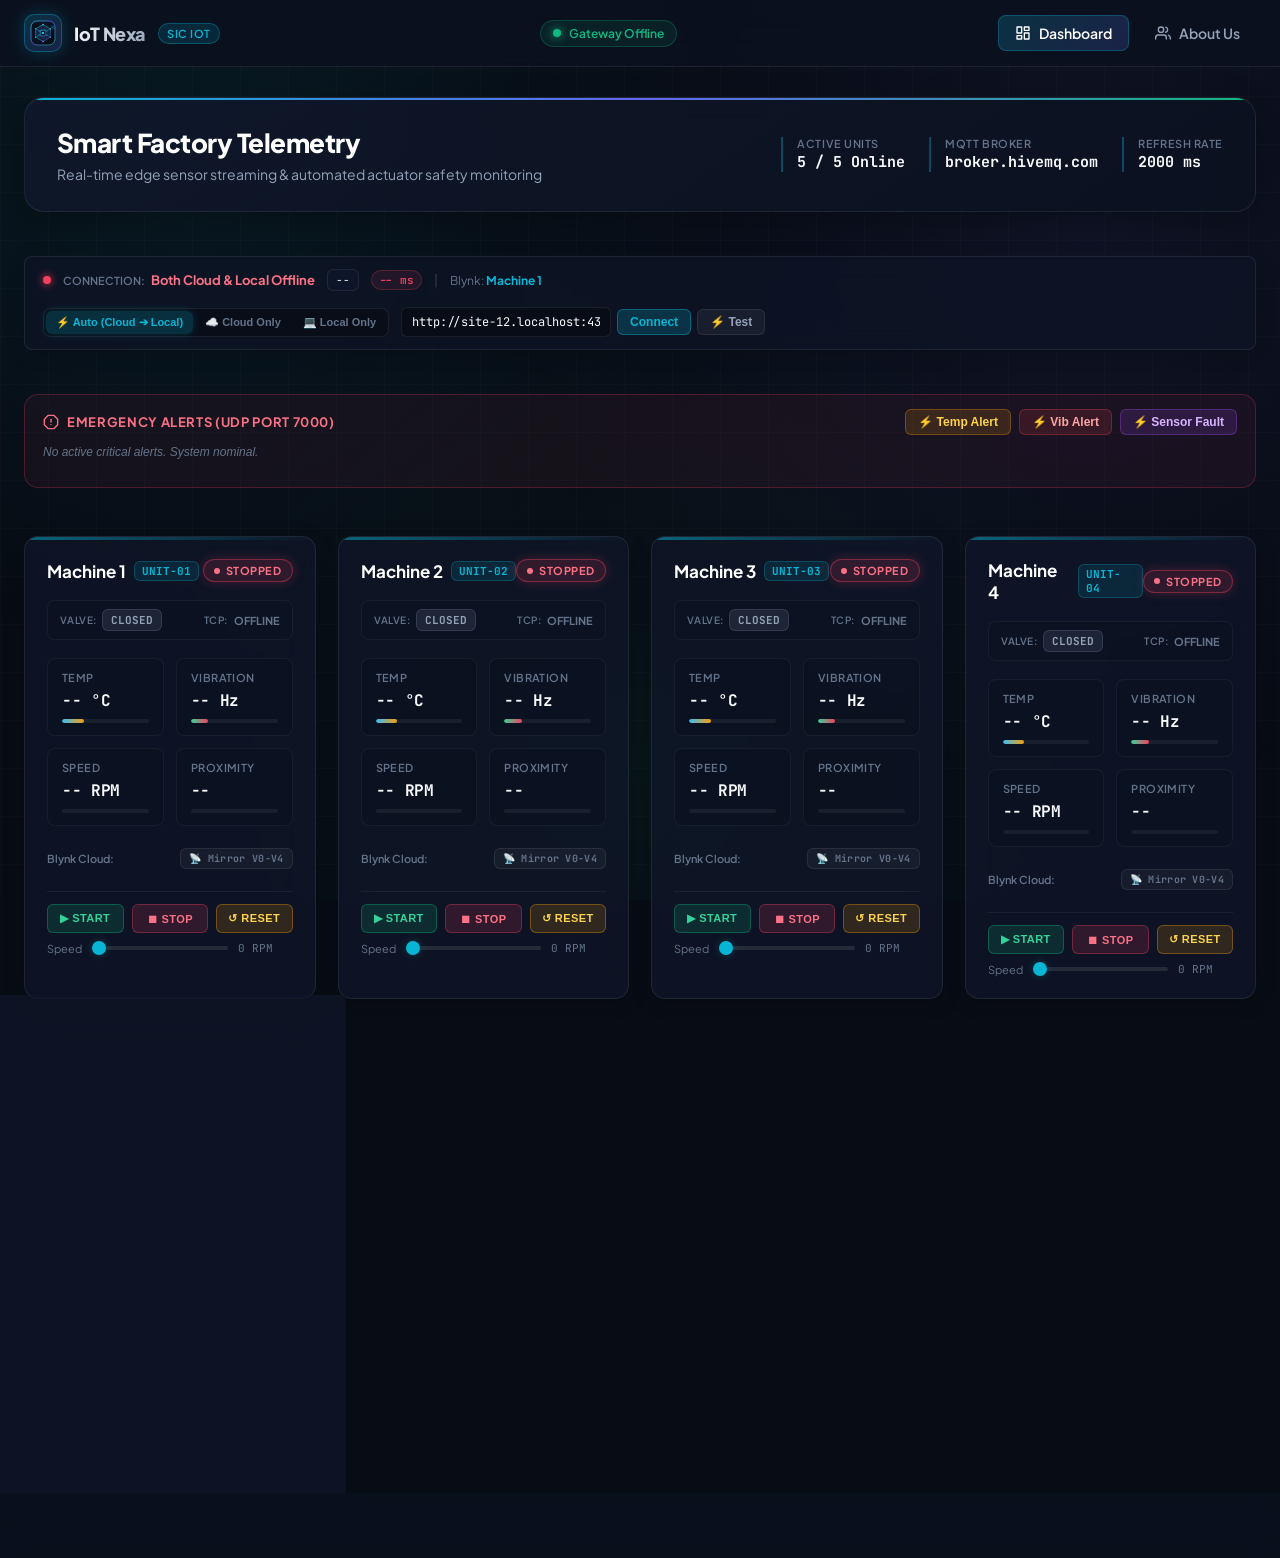
==== commit 480e8d11: "Update for cloud 24/7 operation" ====
--- a/public/index.html
+++ b/public/index.html
@@ -80,18 +80,48 @@
             </div>
         </section>
 
-        <!-- Gateway Configuration & Live Status Toolbar -->
+        <!-- Mixed Content Warning Banner (shown dynamically if browsing on HTTPS connecting to HTTP) -->
+        <div id="mixed-content-banner" class="mixed-content-banner" style="display: none;">
+            <div class="banner-content">
+                <span class="banner-icon">⚠️</span>
+                <div>
+                    <strong>Mixed-Content Browser Notice:</strong>
+                    <span>You are on HTTPS (<code id="page-origin-code">https://iotnexa-sic.web.app</code>). Modern browsers block insecure HTTP requests. For direct 24/7 cloud access, open your server directly:</span>
+                </div>
+            </div>
+            <div class="banner-actions">
+                <a id="direct-cloud-link" href="#" target="_blank" class="btn-sm btn-primary">🚀 Open Direct Cloud Dashboard</a>
+                <button id="dismiss-banner-btn" class="btn-sm btn-subtle" onclick="document.getElementById('mixed-content-banner').style.display='none'">✕ Dismiss</button>
+            </div>
+        </div>
+
+        <!-- 24/7 Cloud & Local Gateway Configuration Toolbar -->
         <div class="gateway-toolbar">
             <div class="gateway-info">
-                <span class="status-dot" id="gw-status-dot" style="background:#10b981; box-shadow: 0 0 8px #10b981;"></span>
-                <span>Gateway Status: <strong id="gw-status-text" style="color:#f8fafc;">Connecting...</strong></span>
-                <span style="opacity: 0.5;">|</span>
-                <span>Blynk Sync: <strong id="blynk-sync-label" style="color:var(--cyan);">Machine 1 (V0-V4)</strong></span>
+                <span class="status-dot" id="gw-status-dot"></span>
+                <div class="gw-status-group">
+                    <span style="font-size: 11px; color: var(--text-dim); text-transform: uppercase; font-weight: 600;">Connection:</span>
+                    <strong id="gw-status-text">Connecting...</strong>
+                </div>
+                <span class="endpoint-pill" id="active-endpoint-pill" title="Currently Active Gateway URL">http://localhost:8080</span>
+                <span class="latency-badge" id="gw-latency-badge" title="Roundtrip API Latency">-- ms</span>
+                <span style="opacity: 0.3;">|</span>
+                <span class="blynk-info">Blynk: <strong id="blynk-sync-label">Machine 1</strong></span>
             </div>
-            <div class="gateway-input-group">
-                <span style="font-size: 11px; color: var(--text-dim); text-transform: uppercase; font-weight: 600;">Gateway API:</span>
-                <input type="text" id="gw-url-input" class="gateway-input" value="http://localhost:8080" placeholder="http://localhost:8080" />
-                <button class="btn-sm btn-primary" id="gw-url-save-btn">Connect</button>
+
+            <!-- Mode Selector: Auto Failover | Cloud | Local -->
+            <div class="gateway-actions">
+                <div class="mode-btn-group" role="group" aria-label="Connection Mode">
+                    <button class="mode-btn active" id="mode-auto-btn" title="Try Cloud Server first; automatically failover to Localhost if unavailable">⚡ Auto (Cloud ➔ Local)</button>
+                    <button class="mode-btn" id="mode-cloud-btn" title="Connect only to Cloud Server">☁️ Cloud Only</button>
+                    <button class="mode-btn" id="mode-local-btn" title="Connect only to Localhost (Port 8080)">💻 Local Only</button>
+                </div>
+
+                <div class="gateway-input-group">
+                    <input type="text" id="cloud-url-input" class="gateway-input" placeholder="http://<CLOUD_IP>:8080 or https://..." title="Cloud Server Address" />
+                    <button class="btn-sm btn-primary" id="cloud-url-save-btn" title="Save and connect to this Cloud Server">Connect</button>
+                    <button class="btn-sm btn-subtle" id="test-ping-btn" title="Ping active connection">⚡ Test</button>
+                </div>
             </div>
         </div>
 
--- a/public/style.css
+++ b/public/style.css
@@ -740,14 +740,15 @@
     display: flex;
     justify-content: space-between;
     align-items: center;
-    background: rgba(14, 21, 38, 0.7);
+    background: rgba(14, 21, 38, 0.75);
     border: 1px solid var(--border-subtle);
     border-radius: var(--radius-sm);
-    padding: 10px 18px;
+    padding: 12px 18px;
     margin: 16px 0;
     gap: 16px;
     flex-wrap: wrap;
-    backdrop-filter: blur(10px);
+    backdrop-filter: blur(12px);
+    box-shadow: 0 4px 20px rgba(0, 0, 0, 0.15);
 }
 
 .gateway-info {
@@ -756,12 +757,107 @@
     gap: 12px;
     font-size: 13px;
     color: var(--text-muted);
+    flex-wrap: wrap;
+}
+
+.gw-status-group {
+    display: flex;
+    align-items: center;
+    gap: 6px;
+}
+
+.endpoint-pill {
+    background: rgba(15, 23, 42, 0.85);
+    border: 1px solid var(--border-subtle);
+    padding: 3px 8px;
+    border-radius: 6px;
+    font-family: var(--font-mono);
+    font-size: 11px;
+    color: var(--text-main);
+    letter-spacing: -0.01em;
+    max-width: 220px;
+    overflow: hidden;
+    text-overflow: ellipsis;
+    white-space: nowrap;
+}
+
+.latency-badge {
+    font-family: var(--font-mono);
+    font-size: 11px;
+    font-weight: 600;
+    color: var(--emerald);
+    background: rgba(16, 185, 129, 0.1);
+    border: 1px solid rgba(16, 185, 129, 0.25);
+    padding: 2px 7px;
+    border-radius: 12px;
+    transition: all 0.2s ease;
+}
+
+.latency-badge.warn {
+    color: #f59e0b;
+    background: rgba(245, 158, 11, 0.1);
+    border-color: rgba(245, 158, 11, 0.25);
+}
+
+.latency-badge.offline {
+    color: #f43f5e;
+    background: rgba(244, 63, 94, 0.1);
+    border-color: rgba(244, 63, 94, 0.25);
+}
+
+.blynk-info {
+    font-size: 12px;
+    color: var(--text-dim);
+}
+
+.blynk-info strong {
+    color: var(--cyan);
+}
+
+.gateway-actions {
+    display: flex;
+    align-items: center;
+    gap: 12px;
+    flex-wrap: wrap;
+}
+
+.mode-btn-group {
+    display: flex;
+    background: rgba(8, 12, 20, 0.7);
+    border: 1px solid var(--border-subtle);
+    border-radius: 8px;
+    padding: 2px;
+    gap: 2px;
+}
+
+.mode-btn {
+    background: transparent;
+    border: none;
+    color: var(--text-dim);
+    font-size: 11px;
+    font-weight: 600;
+    padding: 5px 10px;
+    border-radius: 6px;
+    cursor: pointer;
+    transition: all 0.2s ease;
+}
+
+.mode-btn:hover {
+    color: var(--text-main);
+    background: rgba(255, 255, 255, 0.05);
+}
+
+.mode-btn.active {
+    background: rgba(6, 182, 212, 0.2);
+    color: var(--cyan);
+    font-weight: 700;
+    box-shadow: 0 0 10px rgba(6, 182, 212, 0.2);
 }
 
 .gateway-input-group {
     display: flex;
     align-items: center;
-    gap: 8px;
+    gap: 6px;
 }
 
 .gateway-input {
@@ -772,7 +868,7 @@
     font-family: var(--font-mono);
     font-size: 12px;
     padding: 6px 10px;
-    width: 220px;
+    width: 210px;
 }
 
 .gateway-input:focus {
@@ -788,6 +884,10 @@
     border: 1px solid transparent;
     cursor: pointer;
     transition: all 0.2s ease;
+    text-decoration: none;
+    display: inline-flex;
+    align-items: center;
+    gap: 6px;
 }
 
 .btn-primary {
@@ -799,6 +899,59 @@
 .btn-primary:hover {
     background: rgba(6, 182, 212, 0.35);
     box-shadow: 0 0 10px var(--cyan-glow);
+}
+
+.btn-subtle {
+    background: rgba(255, 255, 255, 0.05);
+    color: var(--text-muted);
+    border-color: var(--border-subtle);
+}
+
+.btn-subtle:hover {
+    background: rgba(255, 255, 255, 0.1);
+    color: var(--text-main);
+}
+
+/* Mixed Content Warning Banner */
+.mixed-content-banner {
+    display: flex;
+    justify-content: space-between;
+    align-items: center;
+    background: linear-gradient(135deg, rgba(245, 158, 11, 0.15), rgba(245, 158, 11, 0.05));
+    border: 1px solid rgba(245, 158, 11, 0.35);
+    border-radius: var(--radius-sm);
+    padding: 12px 18px;
+    margin: 12px 0 0 0;
+    gap: 16px;
+    flex-wrap: wrap;
+    box-shadow: 0 4px 15px rgba(245, 158, 11, 0.1);
+}
+
+.banner-content {
+    display: flex;
+    align-items: center;
+    gap: 12px;
+    font-size: 13px;
+    color: #fef3c7;
+    flex: 1;
+}
+
+.banner-icon {
+    font-size: 20px;
+}
+
+.banner-content code {
+    background: rgba(0, 0, 0, 0.3);
+    padding: 2px 6px;
+    border-radius: 4px;
+    font-family: var(--font-mono);
+    color: #fde68a;
+}
+
+.banner-actions {
+    display: flex;
+    align-items: center;
+    gap: 10px;
 }
 
 /* UDP Emergency Alerts Center */
